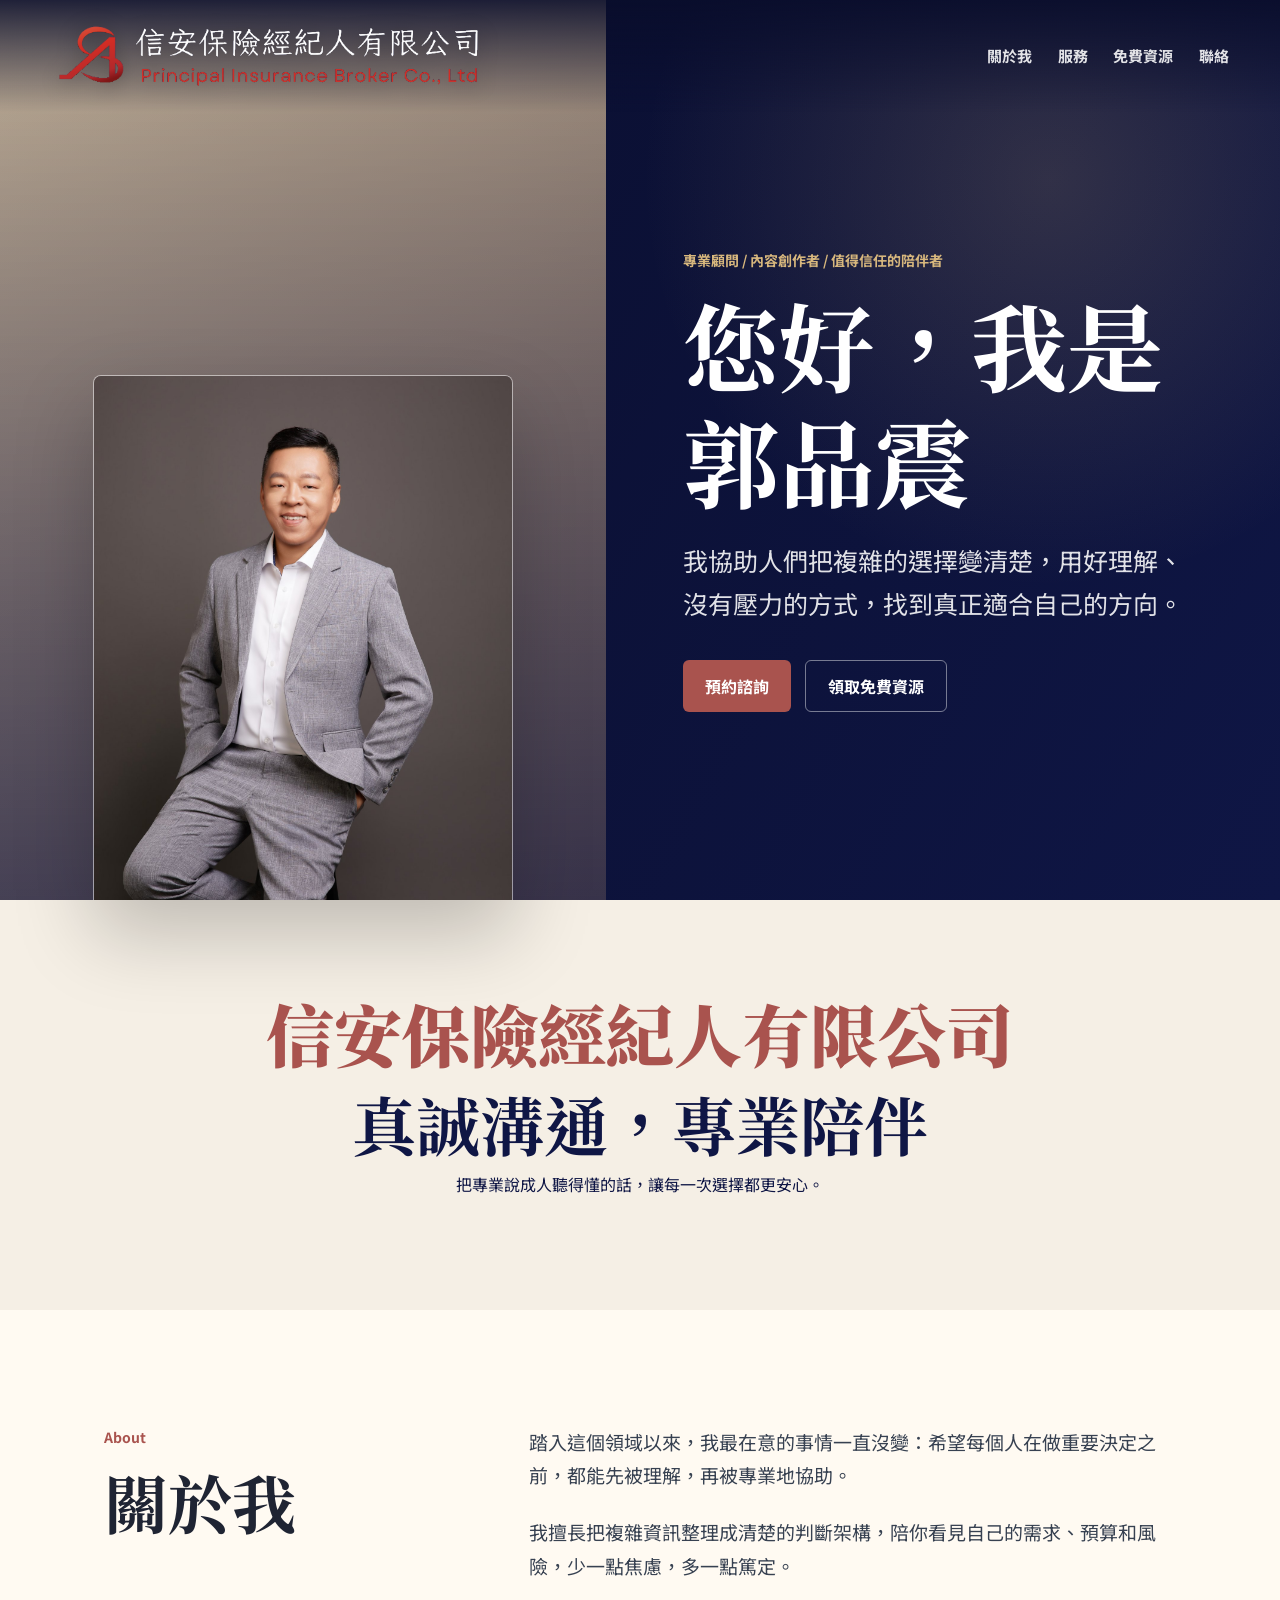
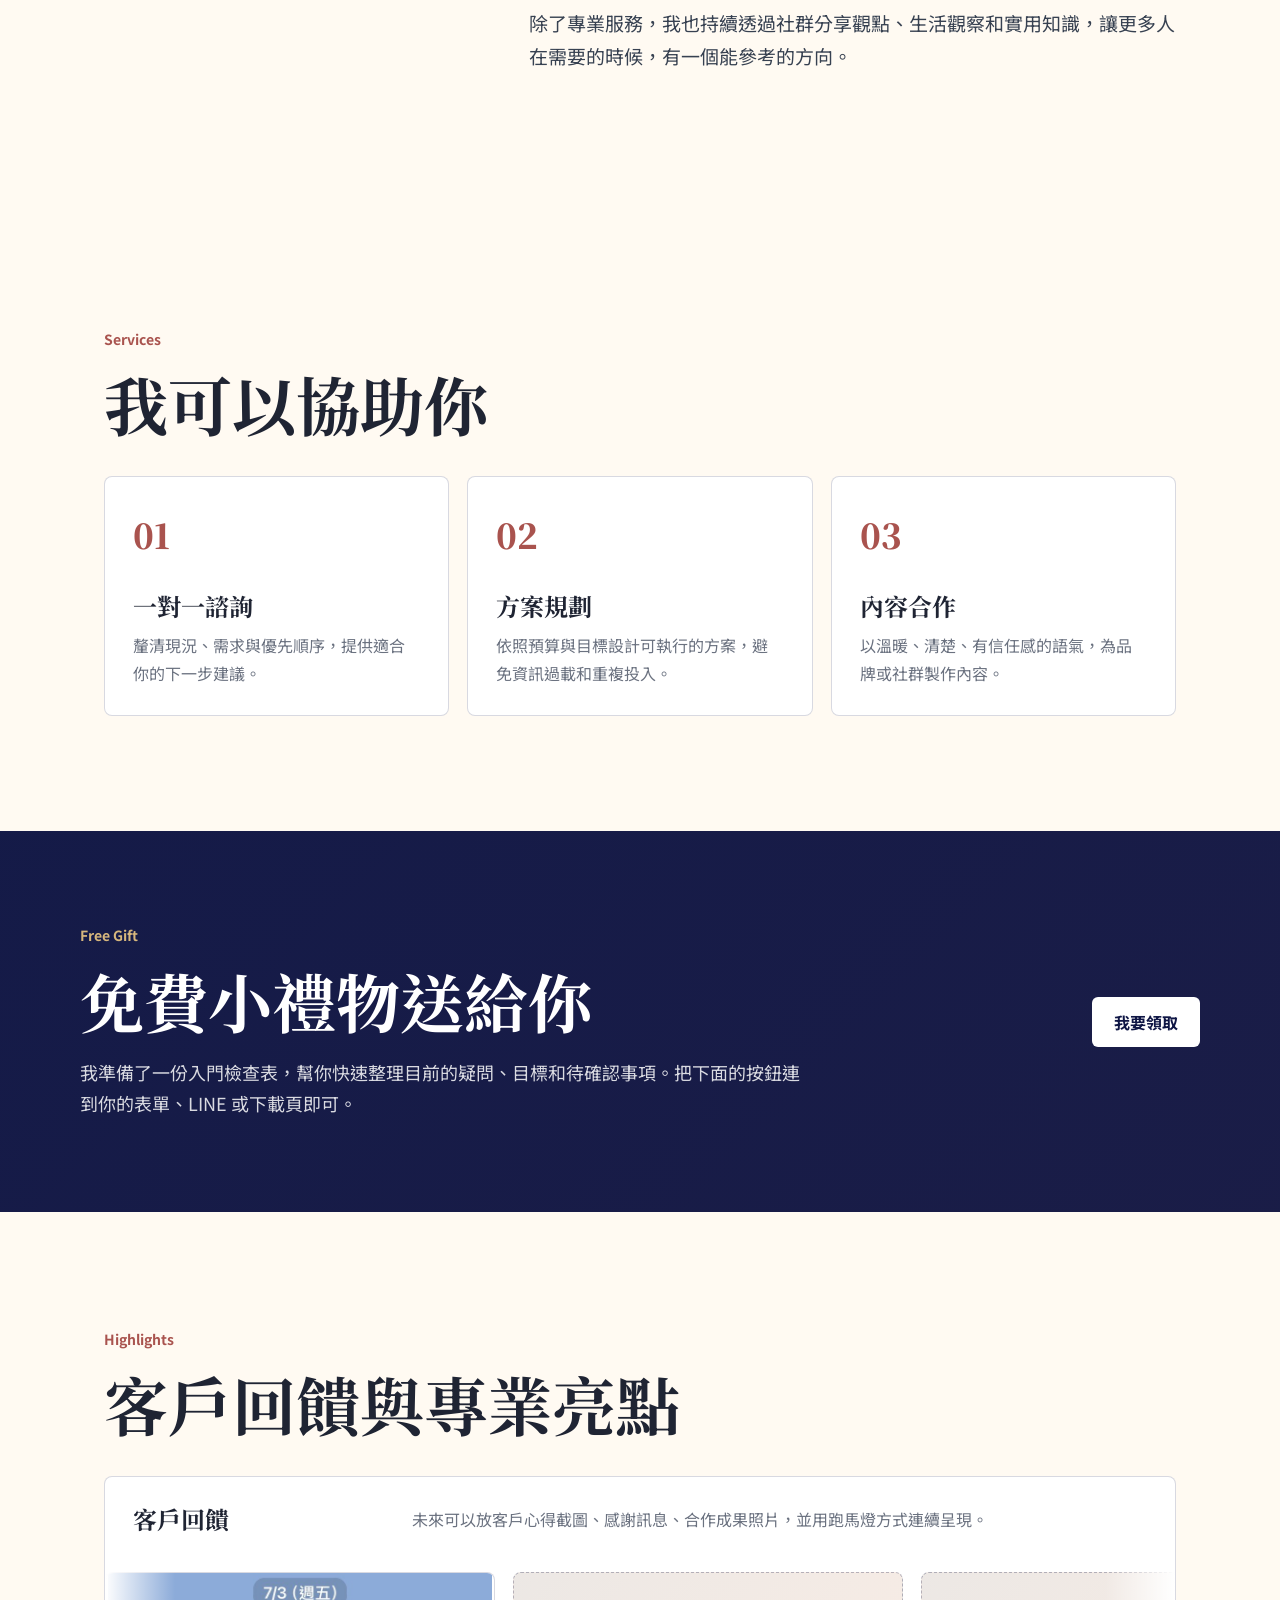
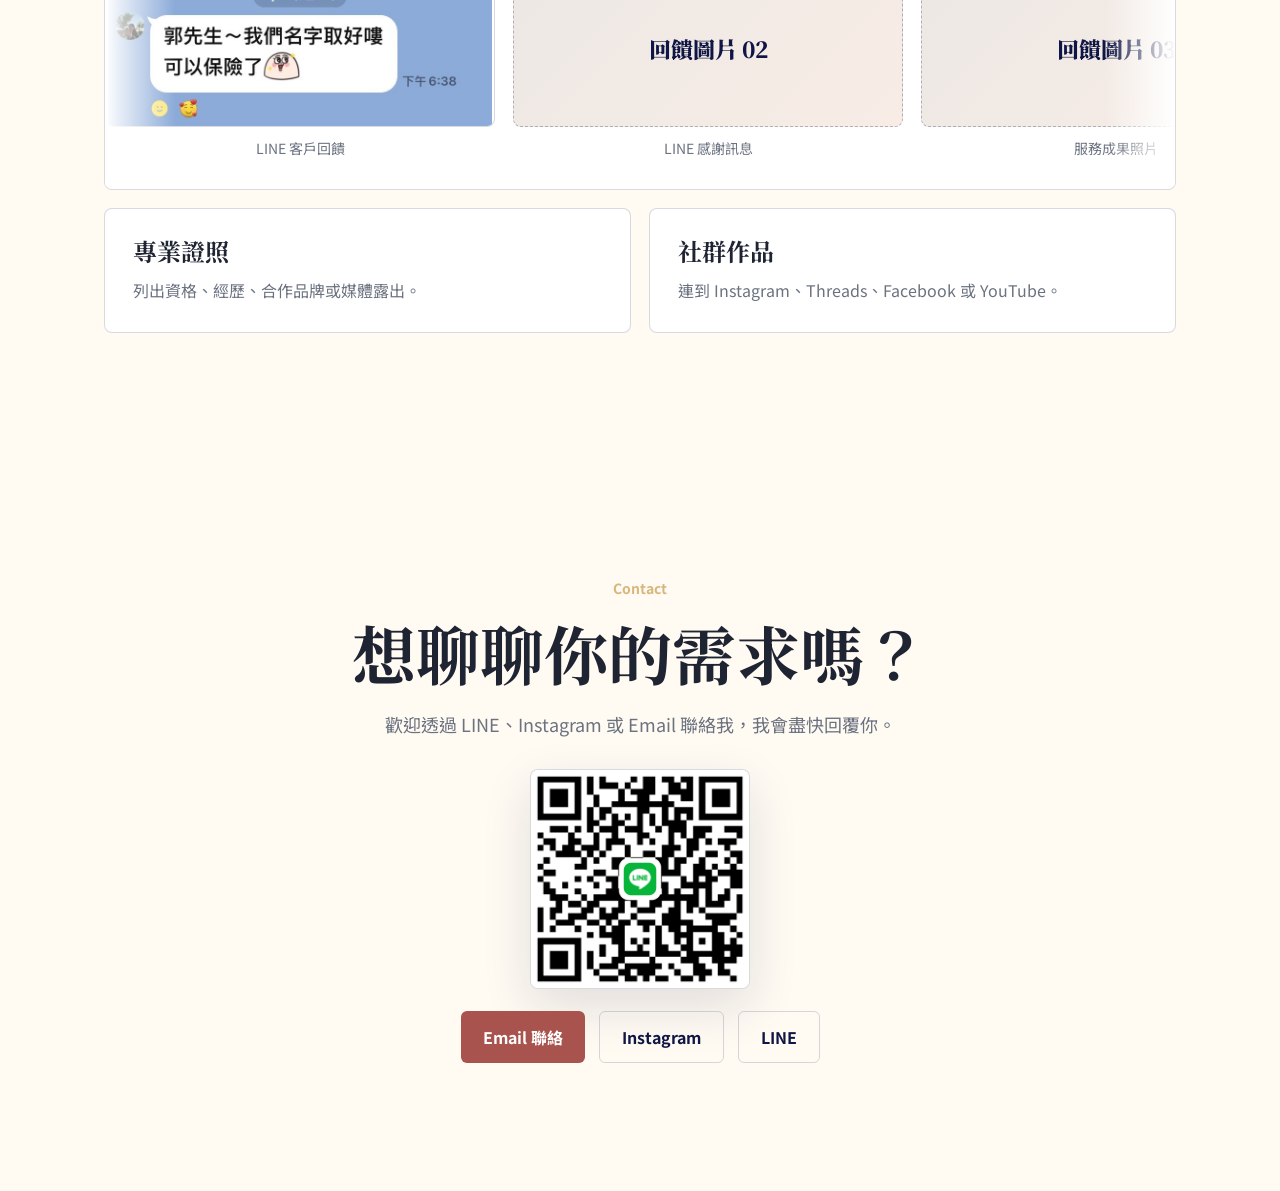
==== personal-site/index.html @ d4c4c5af "Initial personal site" ====
<!doctype html>
<html lang="zh-Hant">
  <head>
    <meta charset="utf-8">
    <meta name="viewport" content="width=device-width, initial-scale=1">
    <title>郭品震 | 個人網站</title>
    <meta
      name="description"
      content="郭品震的個人網站，介紹專業服務、理念、內容作品與聯絡方式。"
    >
    <link rel="preconnect" href="https://fonts.googleapis.com">
    <link rel="preconnect" href="https://fonts.gstatic.com" crossorigin>
    <link
      href="https://fonts.googleapis.com/css2?family=Noto+Serif+TC:wght@500;700;900&family=Noto+Sans+TC:wght@400;500;700&display=swap"
      rel="stylesheet"
    >
    <link rel="stylesheet" href="styles.css">
  </head>
  <body>
    <header class="site-header">
      <a class="brand" href="#top" aria-label="回到首頁">
        <img
          class="company-logo"
          src="assets/principal-insurance-logo.png"
          alt="信安保險經紀人有限公司 Principal Insurance Broker Co., Ltd"
        >
      </a>
      <nav class="nav-links" aria-label="主選單">
        <a href="#about">關於我</a>
        <a href="#services">服務</a>
        <a href="#gift">免費資源</a>
        <a href="#contact">聯絡</a>
      </nav>
    </header>

    <main id="top">
      <section class="hero">
        <div class="hero-photo" aria-label="郭品震個人形象照">
          <img
            class="profile-photo"
            src="assets/profile-guo-pinzhen.jpg"
            alt="郭品震個人形象照"
          >
        </div>
        <div class="hero-copy">
          <p class="eyebrow">專業顧問 / 內容創作者 / 值得信任的陪伴者</p>
          <h1>您好，我是郭品震</h1>
          <p class="lead">
            我協助人們把複雜的選擇變清楚，用好理解、沒有壓力的方式，找到真正適合自己的方向。
          </p>
          <div class="hero-actions">
            <a class="button primary" href="#contact">預約諮詢</a>
            <a class="button secondary" href="#gift">領取免費資源</a>
          </div>
        </div>
      </section>

      <section class="intro-band" aria-label="品牌理念">
        <p class="company">信安保險經紀人有限公司</p>
        <h2>真誠溝通，專業陪伴</h2>
        <p>把專業說成人聽得懂的話，讓每一次選擇都更安心。</p>
      </section>

      <section id="about" class="section two-column">
        <div>
          <p class="eyebrow dark">About</p>
          <h2>關於我</h2>
        </div>
        <div class="story">
          <p>
            踏入這個領域以來，我最在意的事情一直沒變：希望每個人在做重要決定之前，都能先被理解，再被專業地協助。
          </p>
          <p>
            我擅長把複雜資訊整理成清楚的判斷架構，陪你看見自己的需求、預算和風險，少一點焦慮，多一點篤定。
          </p>
          <p>
            除了專業服務，我也持續透過社群分享觀點、生活觀察和實用知識，讓更多人在需要的時候，有一個能參考的方向。
          </p>
        </div>
      </section>

      <section id="services" class="section services">
        <div class="section-heading">
          <p class="eyebrow dark">Services</p>
          <h2>我可以協助你</h2>
        </div>
        <div class="service-grid">
          <article class="service-card">
            <span>01</span>
            <h3>一對一諮詢</h3>
            <p>釐清現況、需求與優先順序，提供適合你的下一步建議。</p>
          </article>
          <article class="service-card">
            <span>02</span>
            <h3>方案規劃</h3>
            <p>依照預算與目標設計可執行的方案，避免資訊過載和重複投入。</p>
          </article>
          <article class="service-card">
            <span>03</span>
            <h3>內容合作</h3>
            <p>以溫暖、清楚、有信任感的語氣，為品牌或社群製作內容。</p>
          </article>
        </div>
      </section>

      <section id="gift" class="gift-section">
        <div>
          <p class="eyebrow">Free Gift</p>
          <h2>免費小禮物送給你</h2>
          <p>
            我準備了一份入門檢查表，幫你快速整理目前的疑問、目標和待確認事項。把下面的按鈕連到你的表單、LINE 或下載頁即可。
          </p>
        </div>
        <a class="button primary light" href="https://line.me/ti/p/yPwEZ2gcec" target="_blank" rel="noreferrer">我要領取</a>
      </section>

      <section class="section social-proof">
        <div class="section-heading">
          <p class="eyebrow dark">Highlights</p>
          <h2>客戶回饋與專業亮點</h2>
        </div>
        <article class="testimonial-feature">
          <div class="testimonial-copy">
            <h3>客戶回饋</h3>
            <p>未來可以放客戶心得截圖、感謝訊息、合作成果照片，並用跑馬燈方式連續呈現。</p>
          </div>
          <div class="testimonial-marquee" aria-label="客戶回饋圖片跑馬燈">
            <div class="marquee-track">
              <figure class="feedback-card">
                <img class="feedback-image" src="assets/feedback-01.jpg" alt="客戶回饋截圖：郭先生我們名字取好囉可以保險了">
                <figcaption>LINE 客戶回饋</figcaption>
              </figure>
              <figure class="feedback-card">
                <div class="feedback-placeholder">回饋圖片 02</div>
                <figcaption>LINE 感謝訊息</figcaption>
              </figure>
              <figure class="feedback-card">
                <div class="feedback-placeholder">回饋圖片 03</div>
                <figcaption>服務成果照片</figcaption>
              </figure>
              <figure class="feedback-card">
                <div class="feedback-placeholder">回饋圖片 04</div>
                <figcaption>社群留言截圖</figcaption>
              </figure>
              <figure class="feedback-card">
                <img class="feedback-image" src="assets/feedback-01.jpg" alt="客戶回饋截圖：郭先生我們名字取好囉可以保險了">
                <figcaption>LINE 客戶回饋</figcaption>
              </figure>
              <figure class="feedback-card">
                <div class="feedback-placeholder">回饋圖片 02</div>
                <figcaption>LINE 感謝訊息</figcaption>
              </figure>
              <figure class="feedback-card">
                <div class="feedback-placeholder">回饋圖片 03</div>
                <figcaption>服務成果照片</figcaption>
              </figure>
              <figure class="feedback-card">
                <div class="feedback-placeholder">回饋圖片 04</div>
                <figcaption>社群留言截圖</figcaption>
              </figure>
            </div>
          </div>
        </article>
        <div class="highlight-grid">
          <article>
            <h3>專業證照</h3>
            <p>列出資格、經歷、合作品牌或媒體露出。</p>
          </article>
          <article>
            <h3>社群作品</h3>
            <p>連到 Instagram、Threads、Facebook 或 YouTube。</p>
          </article>
        </div>
      </section>

      <section id="contact" class="contact-section">
        <p class="eyebrow">Contact</p>
        <h2>想聊聊你的需求嗎？</h2>
        <p>歡迎透過 LINE、Instagram 或 Email 聯絡我，我會盡快回覆你。</p>
        <div class="contact-panel">
          <img class="line-qr" src="assets/line-qr.jpg" alt="郭品震 LINE QR Code">
          <div class="contact-actions">
            <a class="button primary" href="mailto:lozb0817@gmail.com">Email 聯絡</a>
            <a class="button secondary dark" href="https://www.instagram.com/lozb0817/" target="_blank" rel="noreferrer">Instagram</a>
            <a class="button secondary dark" href="https://line.me/ti/p/yPwEZ2gcec" target="_blank" rel="noreferrer">LINE</a>
          </div>
        </div>
      </section>
    </main>
  </body>
</html>
---- personal-site/styles.css ----
:root {
  --navy: #0f1645;
  --navy-deep: #090d2b;
  --cream: #f5efe5;
  --paper: #fffaf2;
  --ink: #1f2433;
  --muted: #6b7280;
  --accent: #a9534e;
  --gold: #d7b77d;
  --line: rgba(15, 22, 69, 0.16);
  --max: 1120px;
}

* {
  box-sizing: border-box;
}

html {
  scroll-behavior: smooth;
}

body {
  margin: 0;
  background: var(--paper);
  color: var(--ink);
  font-family: "Noto Sans TC", system-ui, sans-serif;
  line-height: 1.75;
}

a {
  color: inherit;
  text-decoration: none;
}

.site-header {
  position: fixed;
  z-index: 10;
  top: 0;
  left: 0;
  right: 0;
  display: flex;
  align-items: center;
  justify-content: space-between;
  gap: 24px;
  padding: 18px clamp(20px, 4vw, 56px);
  color: #fff;
  background: linear-gradient(180deg, rgba(9, 13, 43, 0.88), rgba(9, 13, 43, 0));
}

.brand {
  display: inline-flex;
  align-items: center;
}

.company-logo {
  display: block;
  width: clamp(250px, 34vw, 520px);
  max-height: 86px;
  filter: drop-shadow(0 3px 10px rgba(0, 0, 0, 0.34));
  object-fit: contain;
  object-position: left center;
}

.nav-links {
  display: flex;
  gap: clamp(14px, 2vw, 28px);
  font-size: 15px;
  font-weight: 700;
}

.nav-links a {
  opacity: 0.88;
}

.nav-links a:hover {
  opacity: 1;
}

.hero {
  min-height: 100vh;
  display: grid;
  grid-template-columns: minmax(280px, 0.9fr) minmax(320px, 1fr);
  align-items: stretch;
  background:
    radial-gradient(circle at 82% 20%, rgba(215, 183, 125, 0.18), transparent 32%),
    linear-gradient(120deg, var(--navy-deep), var(--navy));
  color: #fff;
}

.hero-photo {
  min-height: 640px;
  display: flex;
  align-items: end;
  justify-content: center;
  padding: 120px 42px 0;
  background:
    linear-gradient(180deg, rgba(15, 22, 69, 0.1), rgba(15, 22, 69, 0.58)),
    linear-gradient(145deg, #d6c2a1, #705a50);
}

.profile-photo {
  width: min(82%, 420px);
  aspect-ratio: 4 / 5;
  display: block;
  margin-bottom: 0;
  border: 1px solid rgba(255, 255, 255, 0.5);
  border-bottom: 0;
  border-radius: 8px 8px 0 0;
  object-fit: cover;
  object-position: 50% 24%;
  box-shadow: 0 34px 80px rgba(0, 0, 0, 0.22);
}

.hero-copy {
  display: flex;
  flex-direction: column;
  justify-content: center;
  max-width: 680px;
  padding: 132px clamp(28px, 6vw, 86px) 72px;
}

.eyebrow {
  margin: 0 0 14px;
  color: var(--gold);
  font-size: 14px;
  font-weight: 700;
}

.eyebrow.dark {
  color: var(--accent);
}

h1,
h2,
h3,
p {
  margin-top: 0;
}

h1,
h2,
h3 {
  font-family: "Noto Serif TC", serif;
  line-height: 1.2;
}

h1 {
  margin-bottom: 22px;
  font-size: clamp(48px, 8vw, 96px);
}

h2 {
  margin-bottom: 18px;
  font-size: clamp(34px, 5vw, 64px);
}

h3 {
  margin-bottom: 10px;
  font-size: 24px;
}

.lead {
  max-width: 520px;
  margin-bottom: 34px;
  color: rgba(255, 255, 255, 0.88);
  font-size: clamp(19px, 2vw, 25px);
}

.hero-actions,
.contact-actions {
  display: flex;
  flex-wrap: wrap;
  gap: 14px;
}

.button {
  display: inline-flex;
  min-height: 46px;
  align-items: center;
  justify-content: center;
  border-radius: 6px;
  padding: 11px 22px;
  font-weight: 700;
}

.button.primary {
  background: var(--accent);
  color: #fff;
}

.button.primary.light {
  background: #fff;
  color: var(--navy);
}

.button.secondary {
  border: 1px solid rgba(255, 255, 255, 0.44);
  color: #fff;
}

.button.secondary.dark {
  border-color: var(--line);
  color: var(--navy);
}

.intro-band {
  padding: clamp(52px, 9vw, 96px) 24px;
  background: var(--cream);
  color: var(--navy);
  text-align: center;
}

.intro-band .company {
  margin-bottom: 14px;
  color: var(--accent);
  font-family: "Noto Serif TC", serif;
  font-size: clamp(28px, 6vw, 68px);
  font-weight: 900;
  line-height: 1.1;
}

.intro-band h2 {
  margin-bottom: 8px;
}

.section {
  max-width: var(--max);
  margin: 0 auto;
  padding: clamp(66px, 9vw, 116px) 24px;
}

.two-column {
  display: grid;
  grid-template-columns: 0.7fr 1.3fr;
  gap: clamp(34px, 6vw, 76px);
}

.story {
  color: #374151;
  font-size: 19px;
}

.story p {
  margin-bottom: 24px;
}

.section-heading {
  max-width: 680px;
  margin-bottom: 34px;
}

.service-grid,
.highlight-grid {
  display: grid;
  grid-template-columns: repeat(3, 1fr);
  gap: 18px;
}

.highlight-grid {
  grid-template-columns: repeat(2, 1fr);
}

.service-card,
.highlight-grid article {
  border: 1px solid var(--line);
  border-radius: 8px;
  padding: 28px;
  background: #fff;
}

.service-card span {
  display: block;
  margin-bottom: 28px;
  color: var(--accent);
  font-family: "Noto Serif TC", serif;
  font-size: 34px;
  font-weight: 900;
}

.service-card p,
.highlight-grid p {
  margin-bottom: 0;
  color: var(--muted);
}

.testimonial-feature {
  overflow: hidden;
  border: 1px solid var(--line);
  border-radius: 8px;
  margin-bottom: 18px;
  background: #fff;
}

.testimonial-copy {
  display: grid;
  grid-template-columns: minmax(180px, 0.35fr) minmax(260px, 1fr);
  gap: 22px;
  padding: 28px 28px 16px;
}

.testimonial-copy p {
  margin-bottom: 0;
  color: var(--muted);
}

.testimonial-marquee {
  position: relative;
  overflow: hidden;
  padding: 12px 0 28px;
}

.testimonial-marquee::before,
.testimonial-marquee::after {
  content: "";
  position: absolute;
  z-index: 2;
  top: 0;
  bottom: 0;
  width: 70px;
  pointer-events: none;
}

.testimonial-marquee::before {
  left: 0;
  background: linear-gradient(90deg, #fff, rgba(255, 255, 255, 0));
}

.testimonial-marquee::after {
  right: 0;
  background: linear-gradient(270deg, #fff, rgba(255, 255, 255, 0));
}

.marquee-track {
  display: flex;
  width: max-content;
  gap: 18px;
  animation: marquee 30s linear infinite;
}

.testimonial-marquee:hover .marquee-track {
  animation-play-state: paused;
}

.feedback-card {
  width: clamp(260px, 36vw, 390px);
  margin: 0;
  flex: 0 0 auto;
}

.feedback-image {
  display: block;
  width: 100%;
  aspect-ratio: 804 / 320;
  object-fit: contain;
  border: 1px solid rgba(15, 22, 69, 0.16);
  border-radius: 8px;
  background: #fff;
}

.feedback-placeholder {
  display: grid;
  aspect-ratio: 804 / 320;
  place-items: center;
  border: 1px dashed rgba(15, 22, 69, 0.28);
  border-radius: 8px;
  background:
    linear-gradient(135deg, rgba(15, 22, 69, 0.08), rgba(169, 83, 78, 0.08)),
    #fffaf2;
  color: var(--navy);
  font-family: "Noto Serif TC", serif;
  font-size: 22px;
  font-weight: 900;
}

.feedback-card figcaption {
  margin-top: 9px;
  color: var(--muted);
  font-size: 14px;
  text-align: center;
}

@keyframes marquee {
  from {
    transform: translateX(0);
  }

  to {
    transform: translateX(calc(-50% - 9px));
  }
}

@media (prefers-reduced-motion: reduce) {
  .marquee-track {
    animation: none;
  }
}

.gift-section {
  display: grid;
  grid-template-columns: 1fr auto;
  align-items: center;
  gap: 36px;
  padding: clamp(58px, 8vw, 92px) max(24px, calc((100vw - var(--max)) / 2));
  background:
    linear-gradient(rgba(15, 22, 69, 0.92), rgba(15, 22, 69, 0.92)),
    linear-gradient(135deg, #564f68, #9a6b5f);
  color: #fff;
}

.gift-section div {
  max-width: 720px;
}

.gift-section p:last-child {
  margin-bottom: 0;
  color: rgba(255, 255, 255, 0.84);
  font-size: 18px;
}

.contact-section {
  max-width: 860px;
  margin: 0 auto;
  padding: clamp(70px, 10vw, 128px) 24px;
  text-align: center;
}

.contact-section p:not(.eyebrow) {
  max-width: 620px;
  margin: 0 auto 28px;
  color: var(--muted);
  font-size: 18px;
}

.contact-actions {
  justify-content: center;
}

.contact-panel {
  display: grid;
  justify-items: center;
  gap: 22px;
}

.line-qr {
  width: min(220px, 64vw);
  border: 1px solid var(--line);
  border-radius: 8px;
  background: #fff;
  box-shadow: 0 18px 50px rgba(15, 22, 69, 0.12);
}

@media (max-width: 840px) {
  .site-header {
    position: absolute;
    align-items: flex-start;
  }

  .company-logo {
    width: min(72vw, 360px);
    max-height: 72px;
  }

  .nav-links {
    display: none;
  }

  .hero {
    grid-template-columns: 1fr;
  }

  .hero-photo {
    min-height: 54vh;
    padding: 108px 24px 0;
  }

  .hero-copy {
    padding: 42px 24px 58px;
  }

  .two-column,
  .gift-section {
    grid-template-columns: 1fr;
  }

  .service-grid,
  .highlight-grid,
  .testimonial-copy {
    grid-template-columns: 1fr;
  }

  .feedback-card {
    width: 285px;
  }
}
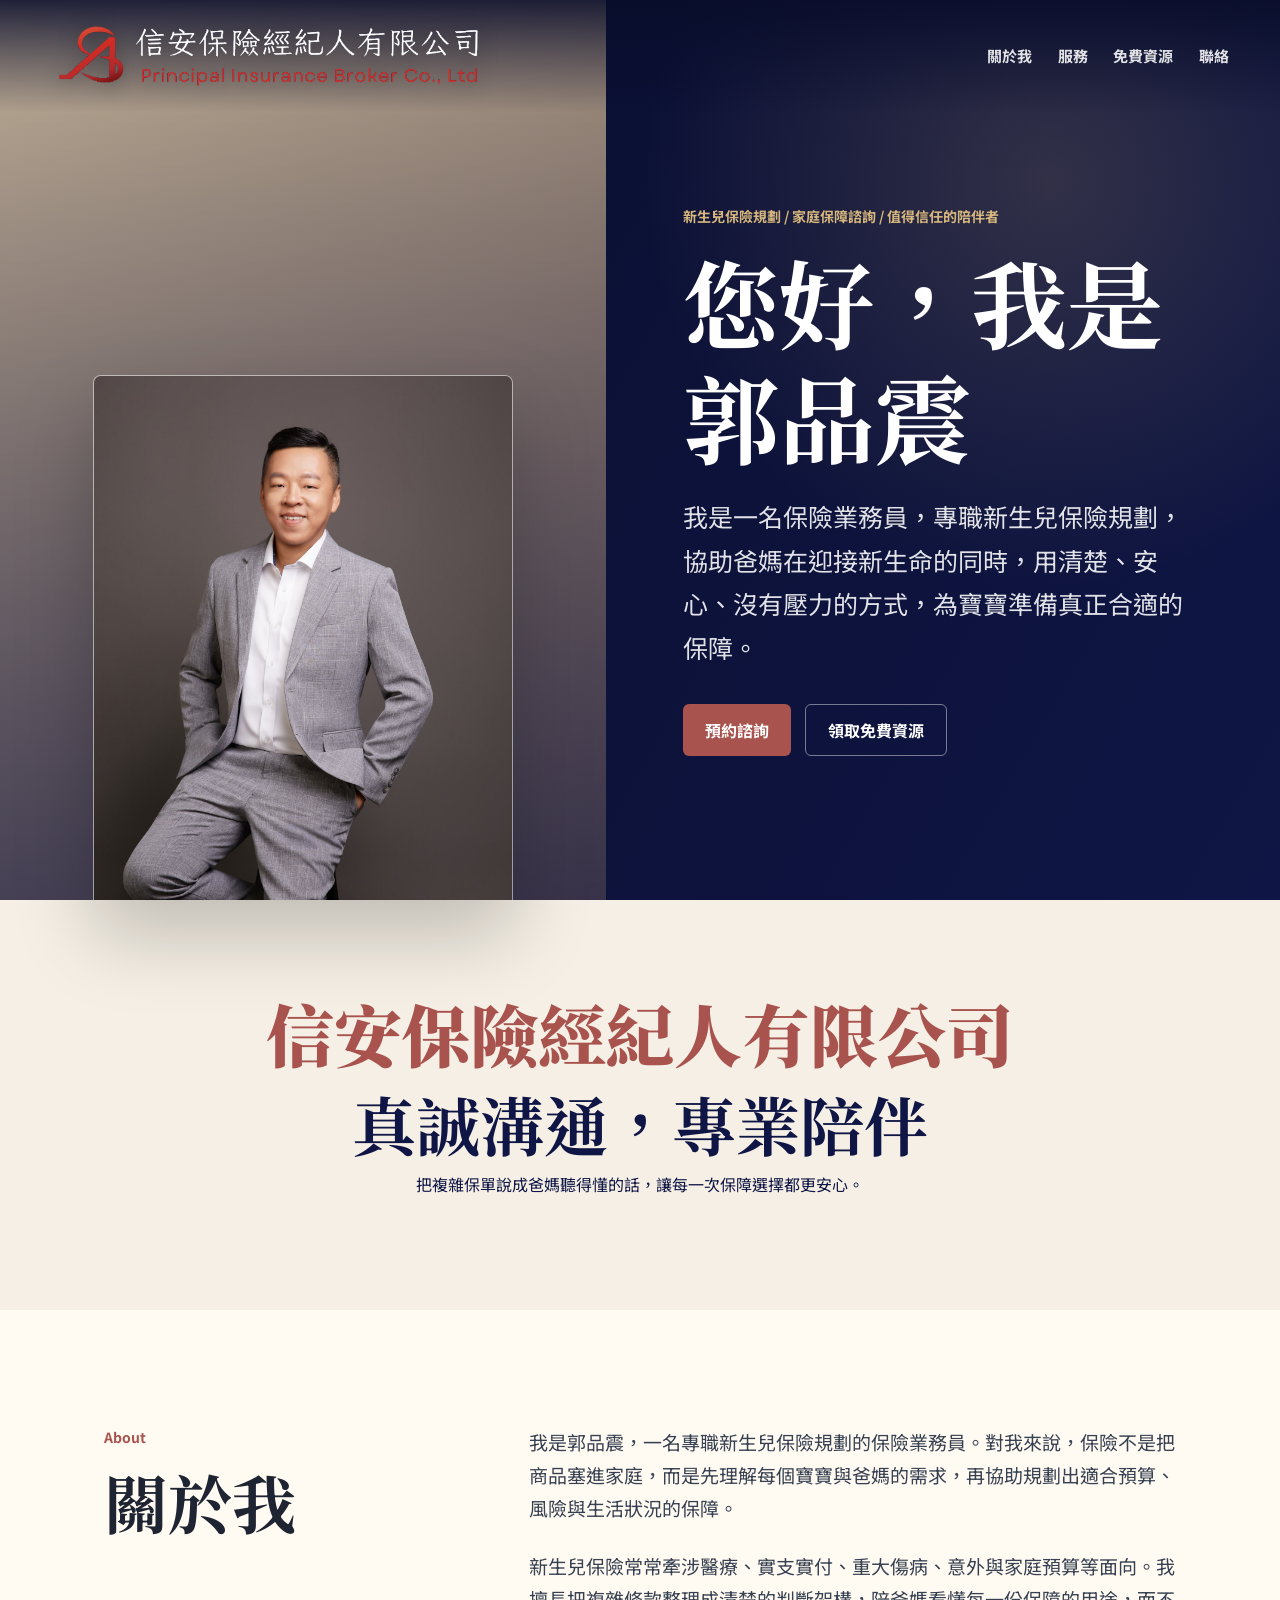
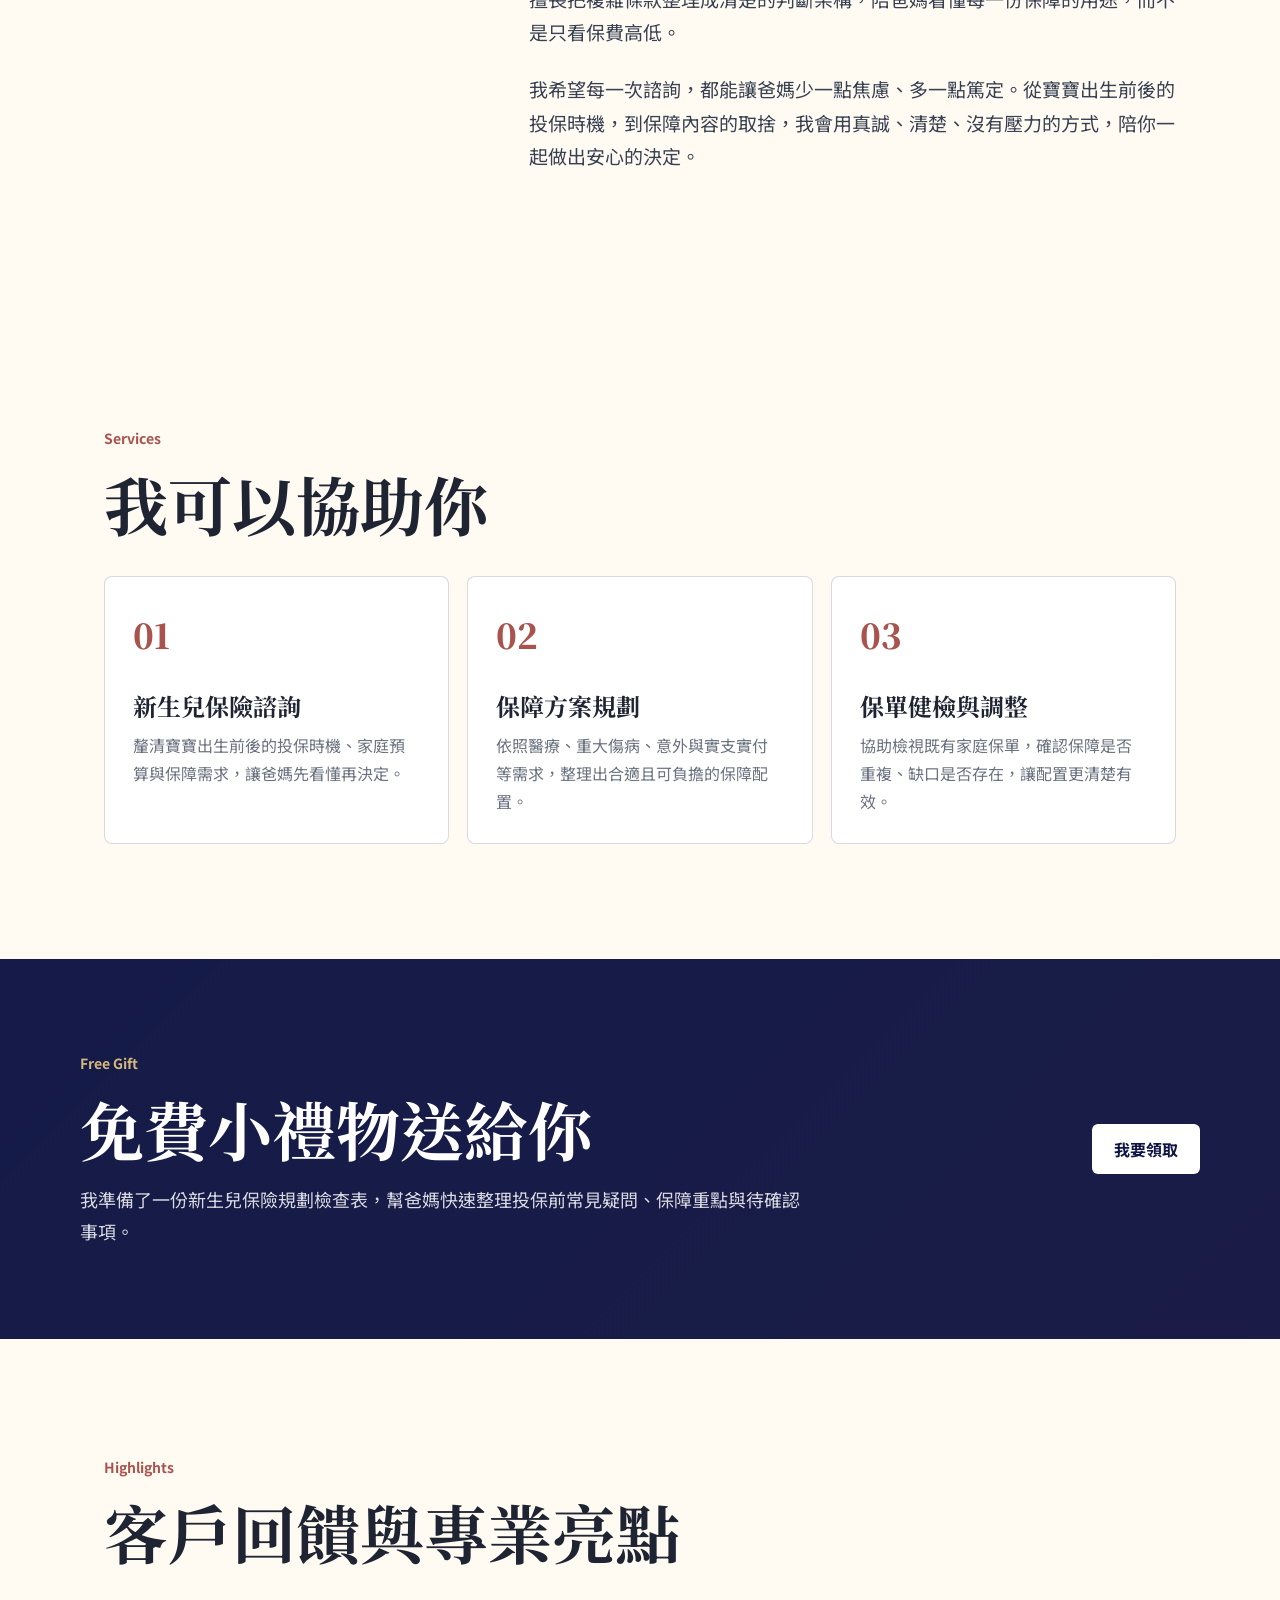
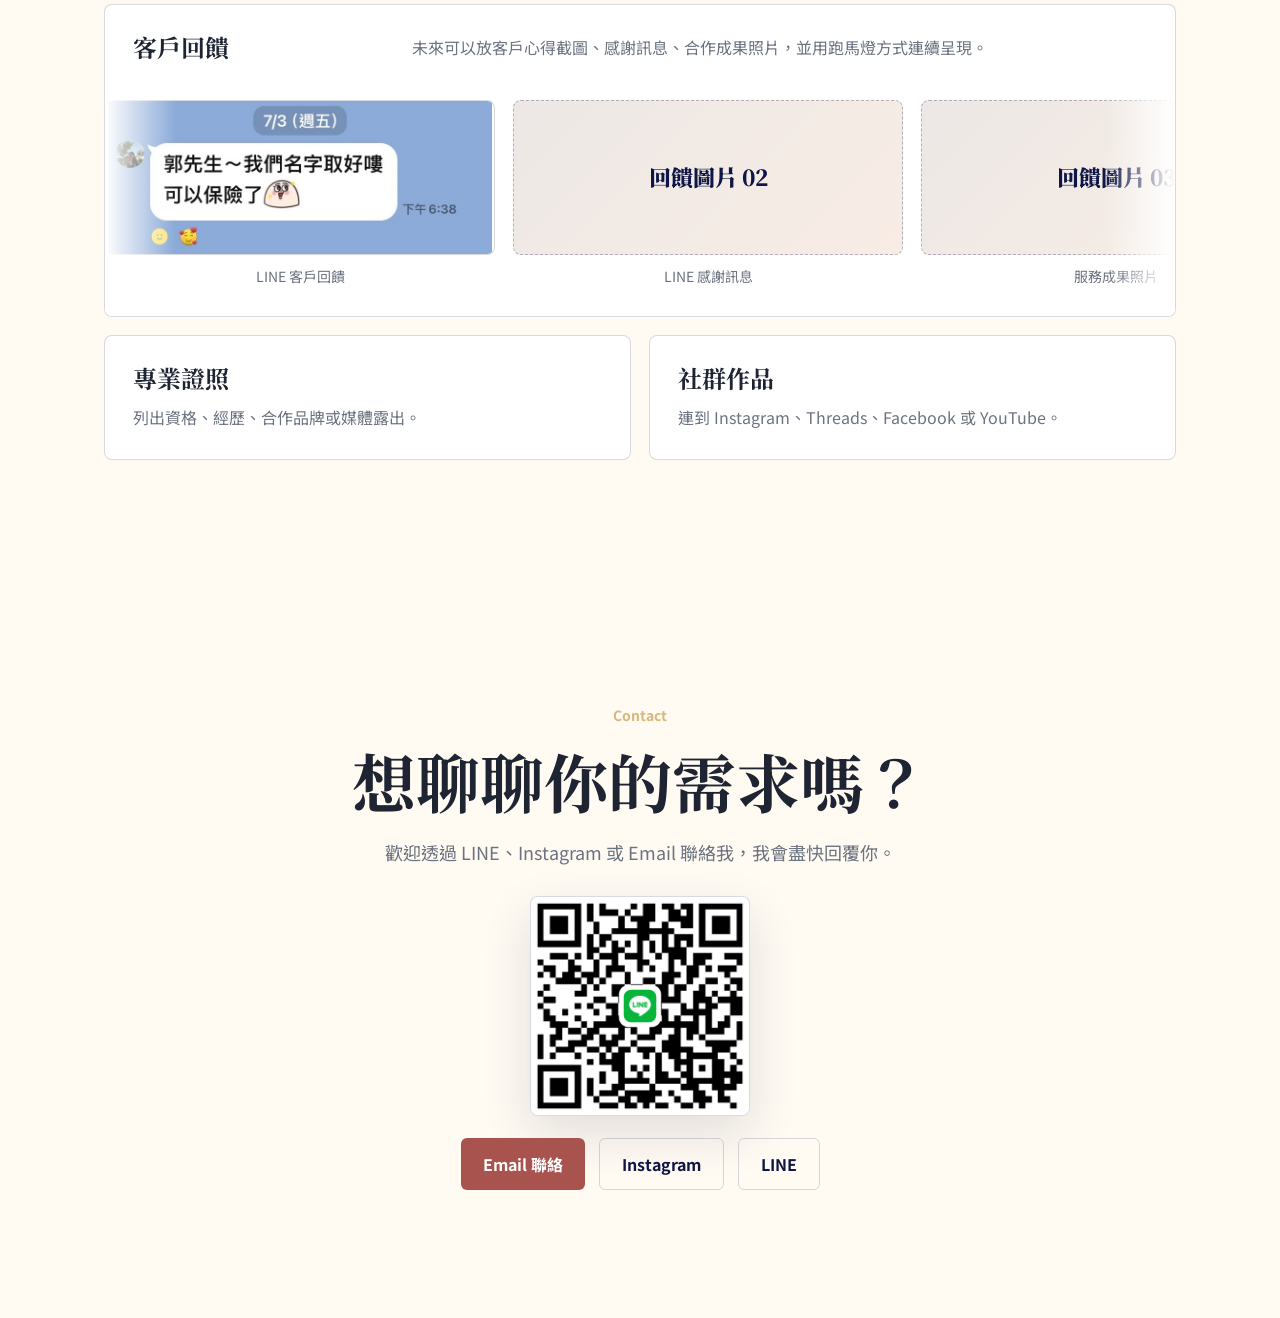
==== commit 43e60a11: "Add files via upload Update newborn insurance intro" ====
--- a/personal-site/index.html
+++ b/personal-site/index.html
@@ -6,7 +6,7 @@
     <title>郭品震 | 個人網站</title>
     <meta
       name="description"
-      content="郭品震的個人網站，介紹專業服務、理念、內容作品與聯絡方式。"
+      content="郭品震專職新生兒保險規劃，協助爸媽用清楚、安心、沒有壓力的方式，為寶寶建立合適的保障。"
     >
     <link rel="preconnect" href="https://fonts.googleapis.com">
     <link rel="preconnect" href="https://fonts.gstatic.com" crossorigin>
@@ -43,10 +43,10 @@
           >
         </div>
         <div class="hero-copy">
-          <p class="eyebrow">專業顧問 / 內容創作者 / 值得信任的陪伴者</p>
+          <p class="eyebrow">新生兒保險規劃 / 家庭保障諮詢 / 值得信任的陪伴者</p>
           <h1>您好，我是郭品震</h1>
           <p class="lead">
-            我協助人們把複雜的選擇變清楚，用好理解、沒有壓力的方式，找到真正適合自己的方向。
+            我是一名保險業務員，專職新生兒保險規劃，協助爸媽在迎接新生命的同時，用清楚、安心、沒有壓力的方式，為寶寶準備真正合適的保障。
           </p>
           <div class="hero-actions">
             <a class="button primary" href="#contact">預約諮詢</a>
@@ -58,7 +58,7 @@
       <section class="intro-band" aria-label="品牌理念">
         <p class="company">信安保險經紀人有限公司</p>
         <h2>真誠溝通，專業陪伴</h2>
-        <p>把專業說成人聽得懂的話，讓每一次選擇都更安心。</p>
+        <p>把複雜保單說成爸媽聽得懂的話，讓每一次保障選擇都更安心。</p>
       </section>
 
       <section id="about" class="section two-column">
@@ -68,13 +68,13 @@
         </div>
         <div class="story">
           <p>
-            踏入這個領域以來，我最在意的事情一直沒變：希望每個人在做重要決定之前，都能先被理解，再被專業地協助。
+            我是郭品震，一名專職新生兒保險規劃的保險業務員。對我來說，保險不是把商品塞進家庭，而是先理解每個寶寶與爸媽的需求，再協助規劃出適合預算、風險與生活狀況的保障。
           </p>
           <p>
-            我擅長把複雜資訊整理成清楚的判斷架構，陪你看見自己的需求、預算和風險，少一點焦慮，多一點篤定。
+            新生兒保險常常牽涉醫療、實支實付、重大傷病、意外與家庭預算等面向。我擅長把複雜條款整理成清楚的判斷架構，陪爸媽看懂每一份保障的用途，而不是只看保費高低。
           </p>
           <p>
-            除了專業服務，我也持續透過社群分享觀點、生活觀察和實用知識，讓更多人在需要的時候，有一個能參考的方向。
+            我希望每一次諮詢，都能讓爸媽少一點焦慮、多一點篤定。從寶寶出生前後的投保時機，到保障內容的取捨，我會用真誠、清楚、沒有壓力的方式，陪你一起做出安心的決定。
           </p>
         </div>
       </section>
@@ -87,18 +87,18 @@
         <div class="service-grid">
           <article class="service-card">
             <span>01</span>
-            <h3>一對一諮詢</h3>
-            <p>釐清現況、需求與優先順序，提供適合你的下一步建議。</p>
+            <h3>新生兒保險諮詢</h3>
+            <p>釐清寶寶出生前後的投保時機、家庭預算與保障需求，讓爸媽先看懂再決定。</p>
           </article>
           <article class="service-card">
             <span>02</span>
-            <h3>方案規劃</h3>
-            <p>依照預算與目標設計可執行的方案，避免資訊過載和重複投入。</p>
+            <h3>保障方案規劃</h3>
+            <p>依照醫療、重大傷病、意外與實支實付等需求，整理出合適且可負擔的保障配置。</p>
           </article>
           <article class="service-card">
             <span>03</span>
-            <h3>內容合作</h3>
-            <p>以溫暖、清楚、有信任感的語氣，為品牌或社群製作內容。</p>
+            <h3>保單健檢與調整</h3>
+            <p>協助檢視既有家庭保單，確認保障是否重複、缺口是否存在，讓配置更清楚有效。</p>
           </article>
         </div>
       </section>
@@ -108,7 +108,7 @@
           <p class="eyebrow">Free Gift</p>
           <h2>免費小禮物送給你</h2>
           <p>
-            我準備了一份入門檢查表，幫你快速整理目前的疑問、目標和待確認事項。把下面的按鈕連到你的表單、LINE 或下載頁即可。
+            我準備了一份新生兒保險規劃檢查表，幫爸媽快速整理投保前常見疑問、保障重點與待確認事項。
           </p>
         </div>
         <a class="button primary light" href="https://line.me/ti/p/yPwEZ2gcec" target="_blank" rel="noreferrer">我要領取</a>
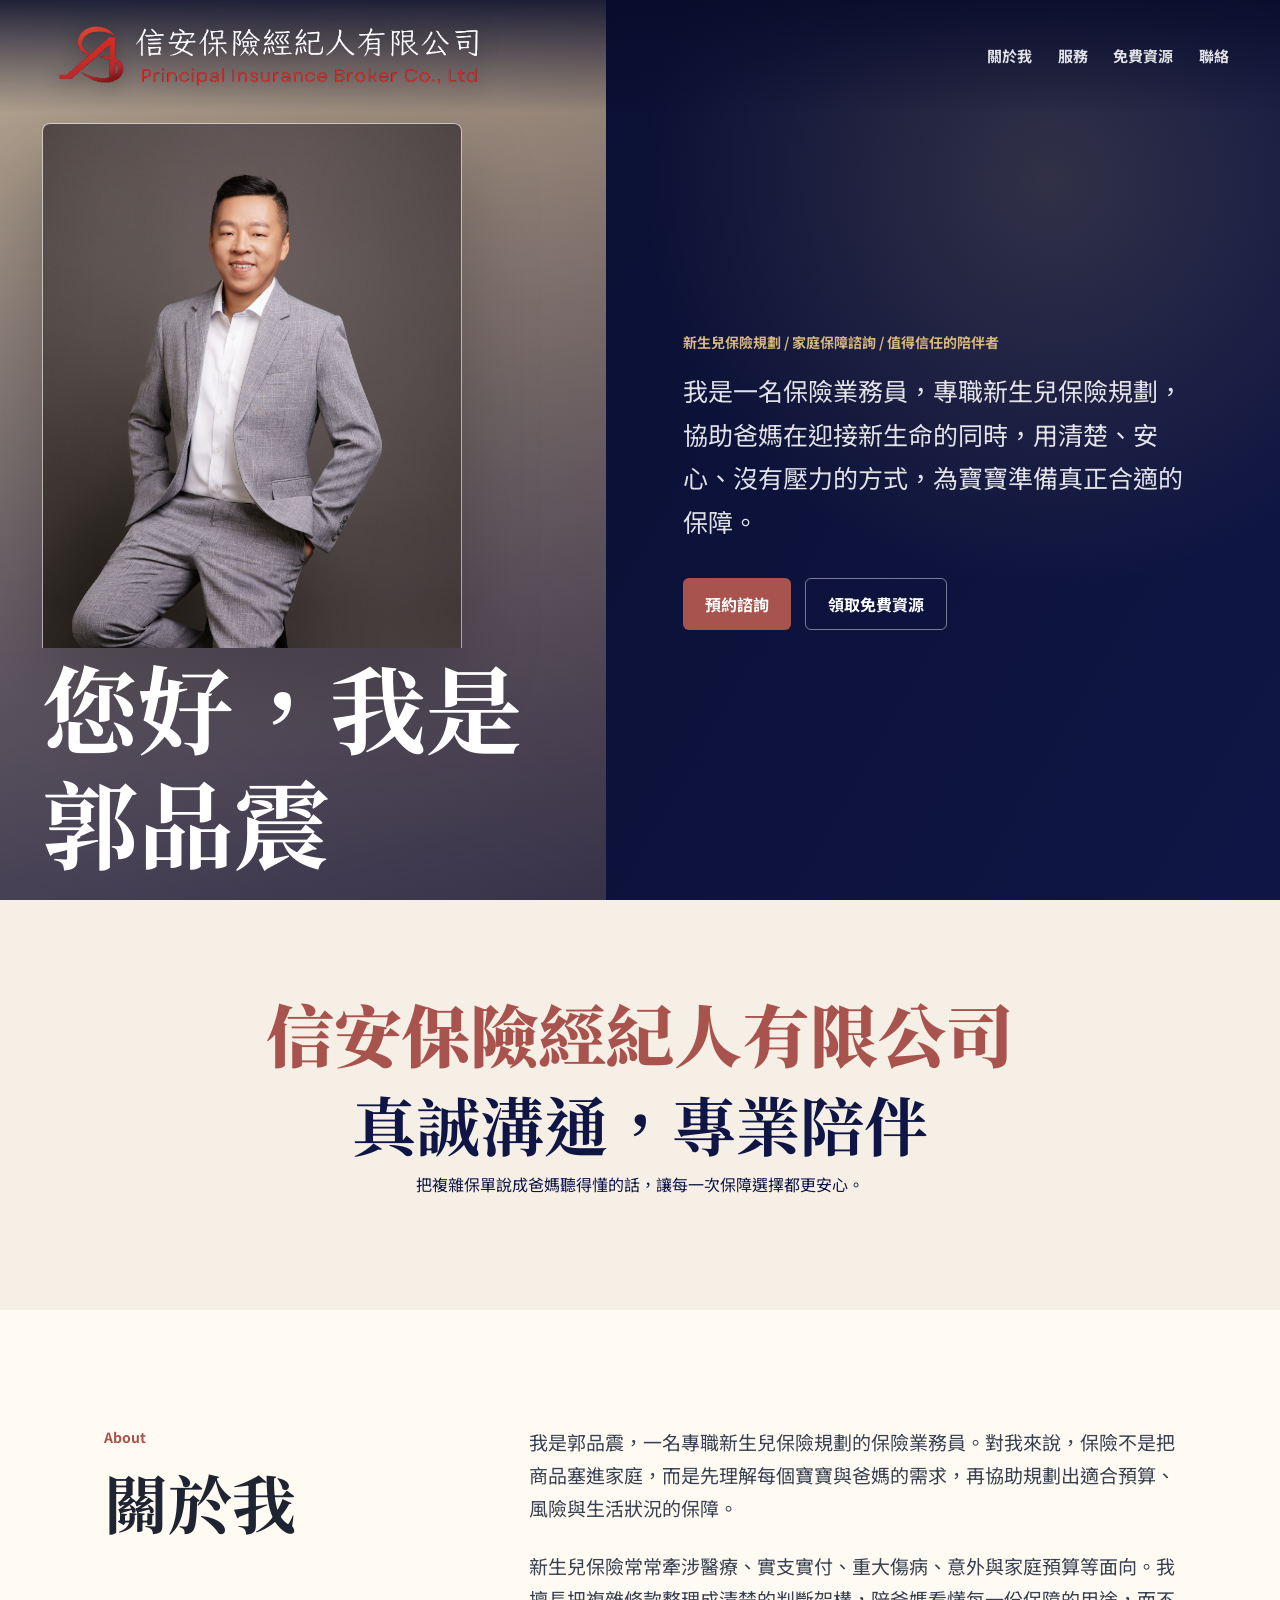
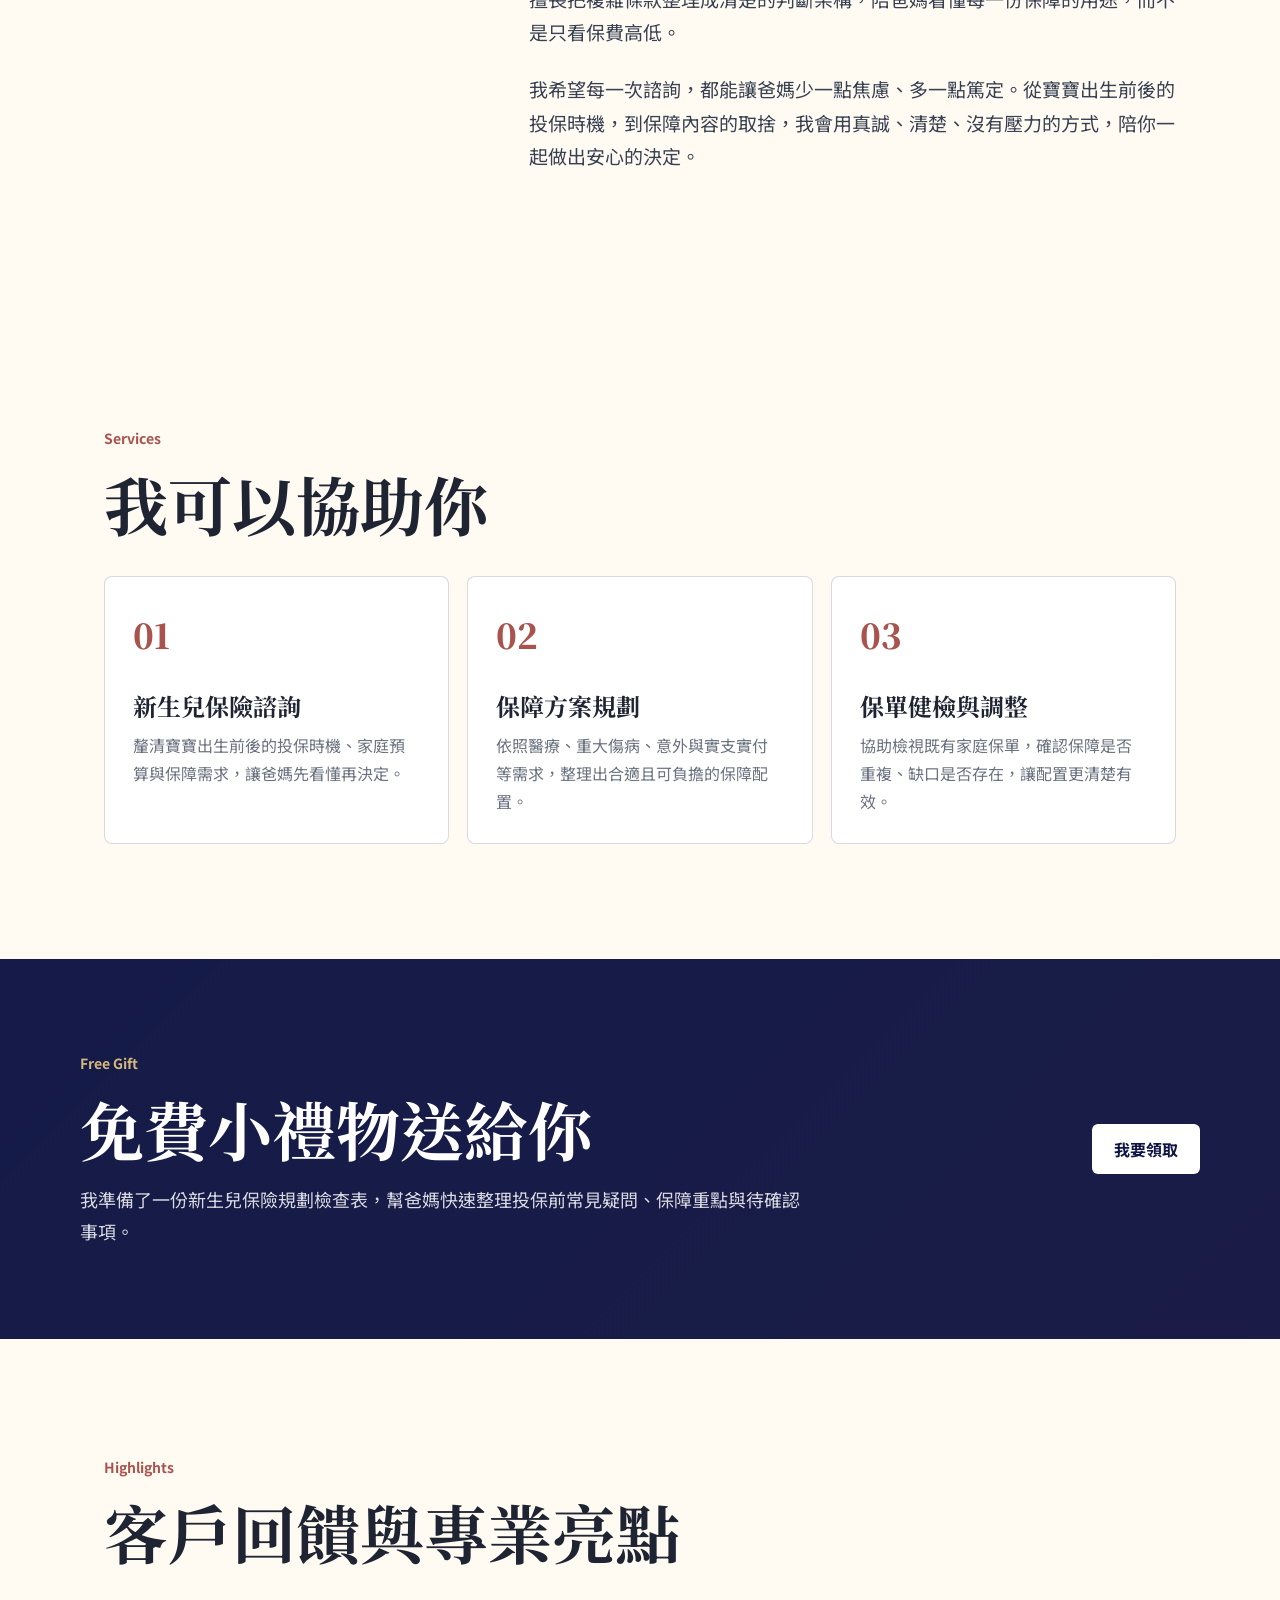
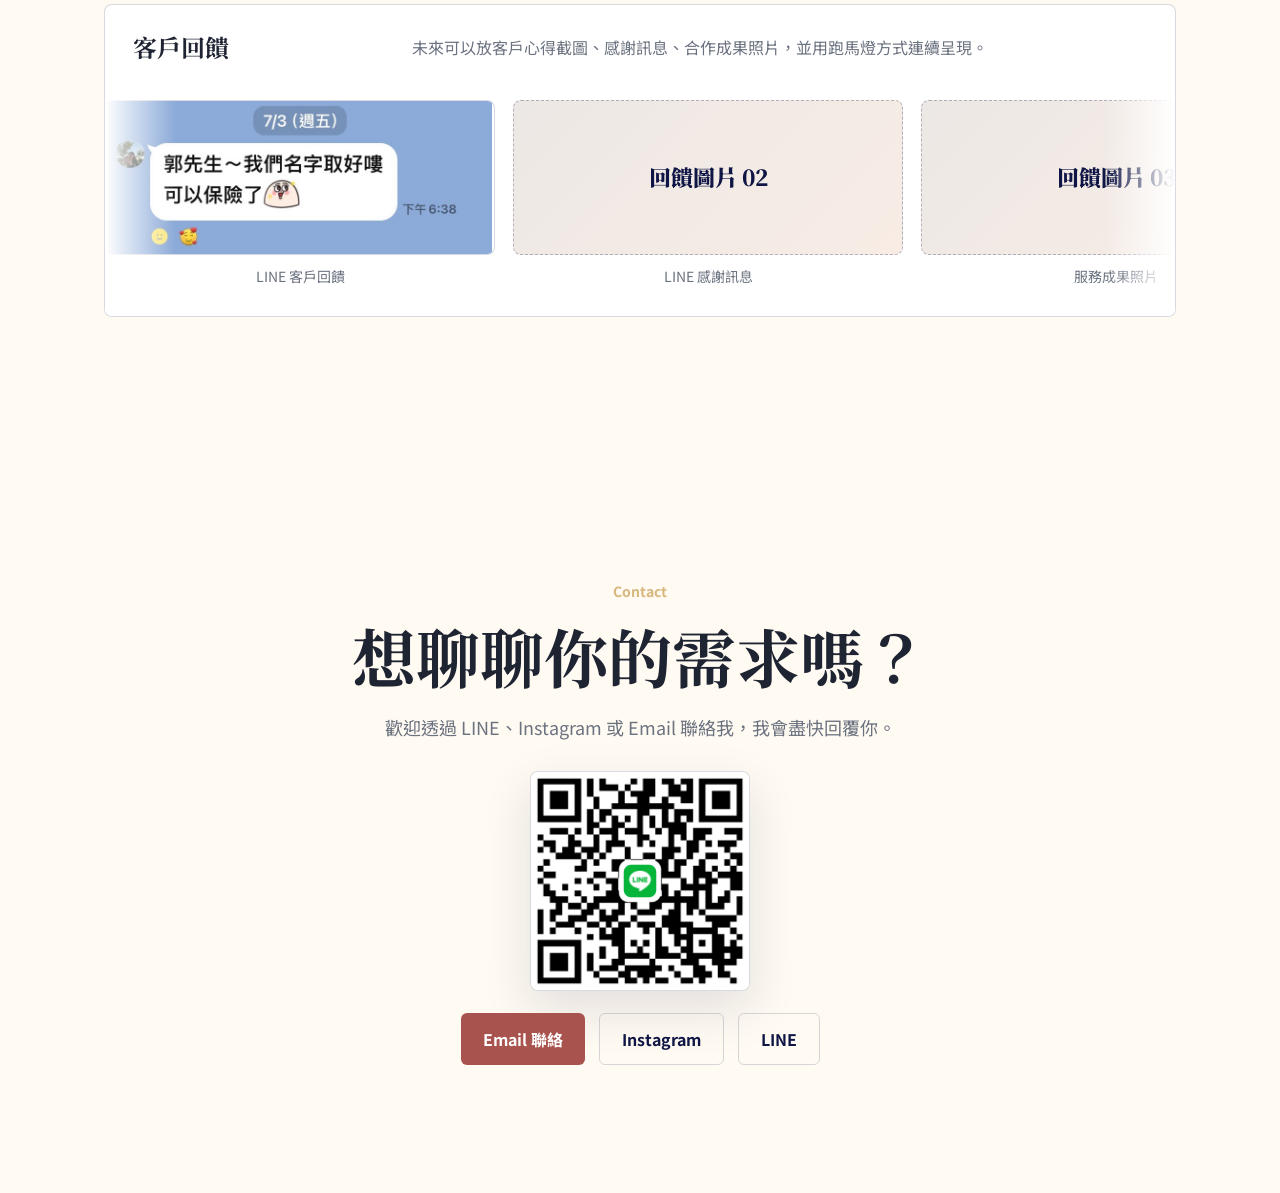
==== commit 2c50a360: "Add files via upload" ====
--- a/personal-site/index.html
+++ b/personal-site/index.html
@@ -36,15 +36,17 @@
     <main id="top">
       <section class="hero">
         <div class="hero-photo" aria-label="郭品震個人形象照">
-          <img
-            class="profile-photo"
-            src="assets/profile-guo-pinzhen.jpg"
-            alt="郭品震個人形象照"
-          >
+          <div class="photo-stack">
+            <img
+              class="profile-photo"
+              src="assets/profile-guo-pinzhen.jpg"
+              alt="郭品震個人形象照"
+            >
+            <h1 class="photo-title">您好，我是郭品震</h1>
+          </div>
         </div>
         <div class="hero-copy">
           <p class="eyebrow">新生兒保險規劃 / 家庭保障諮詢 / 值得信任的陪伴者</p>
-          <h1>您好，我是郭品震</h1>
           <p class="lead">
             我是一名保險業務員，專職新生兒保險規劃，協助爸媽在迎接新生命的同時，用清楚、安心、沒有壓力的方式，為寶寶準備真正合適的保障。
           </p>
@@ -161,16 +163,6 @@
             </div>
           </div>
         </article>
-        <div class="highlight-grid">
-          <article>
-            <h3>專業證照</h3>
-            <p>列出資格、經歷、合作品牌或媒體露出。</p>
-          </article>
-          <article>
-            <h3>社群作品</h3>
-            <p>連到 Instagram、Threads、Facebook 或 YouTube。</p>
-          </article>
-        </div>
       </section>
 
       <section id="contact" class="contact-section">
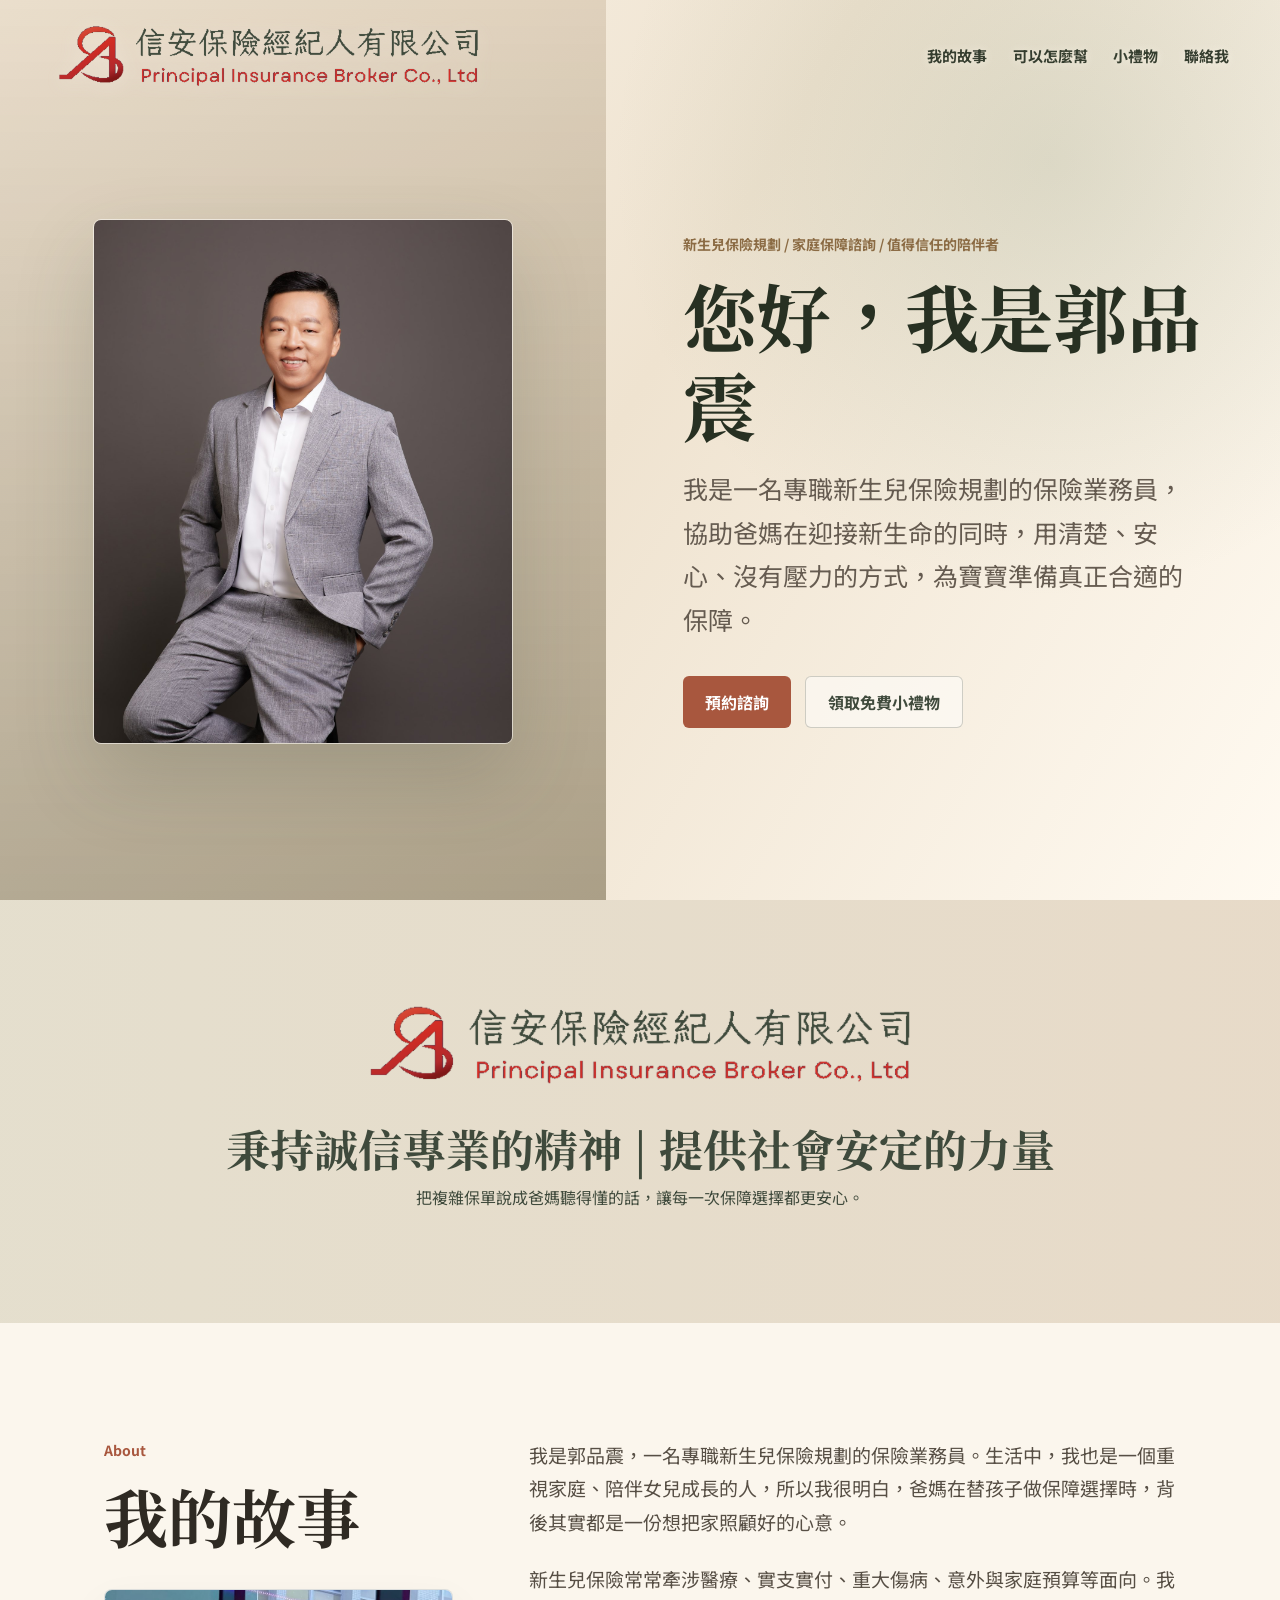
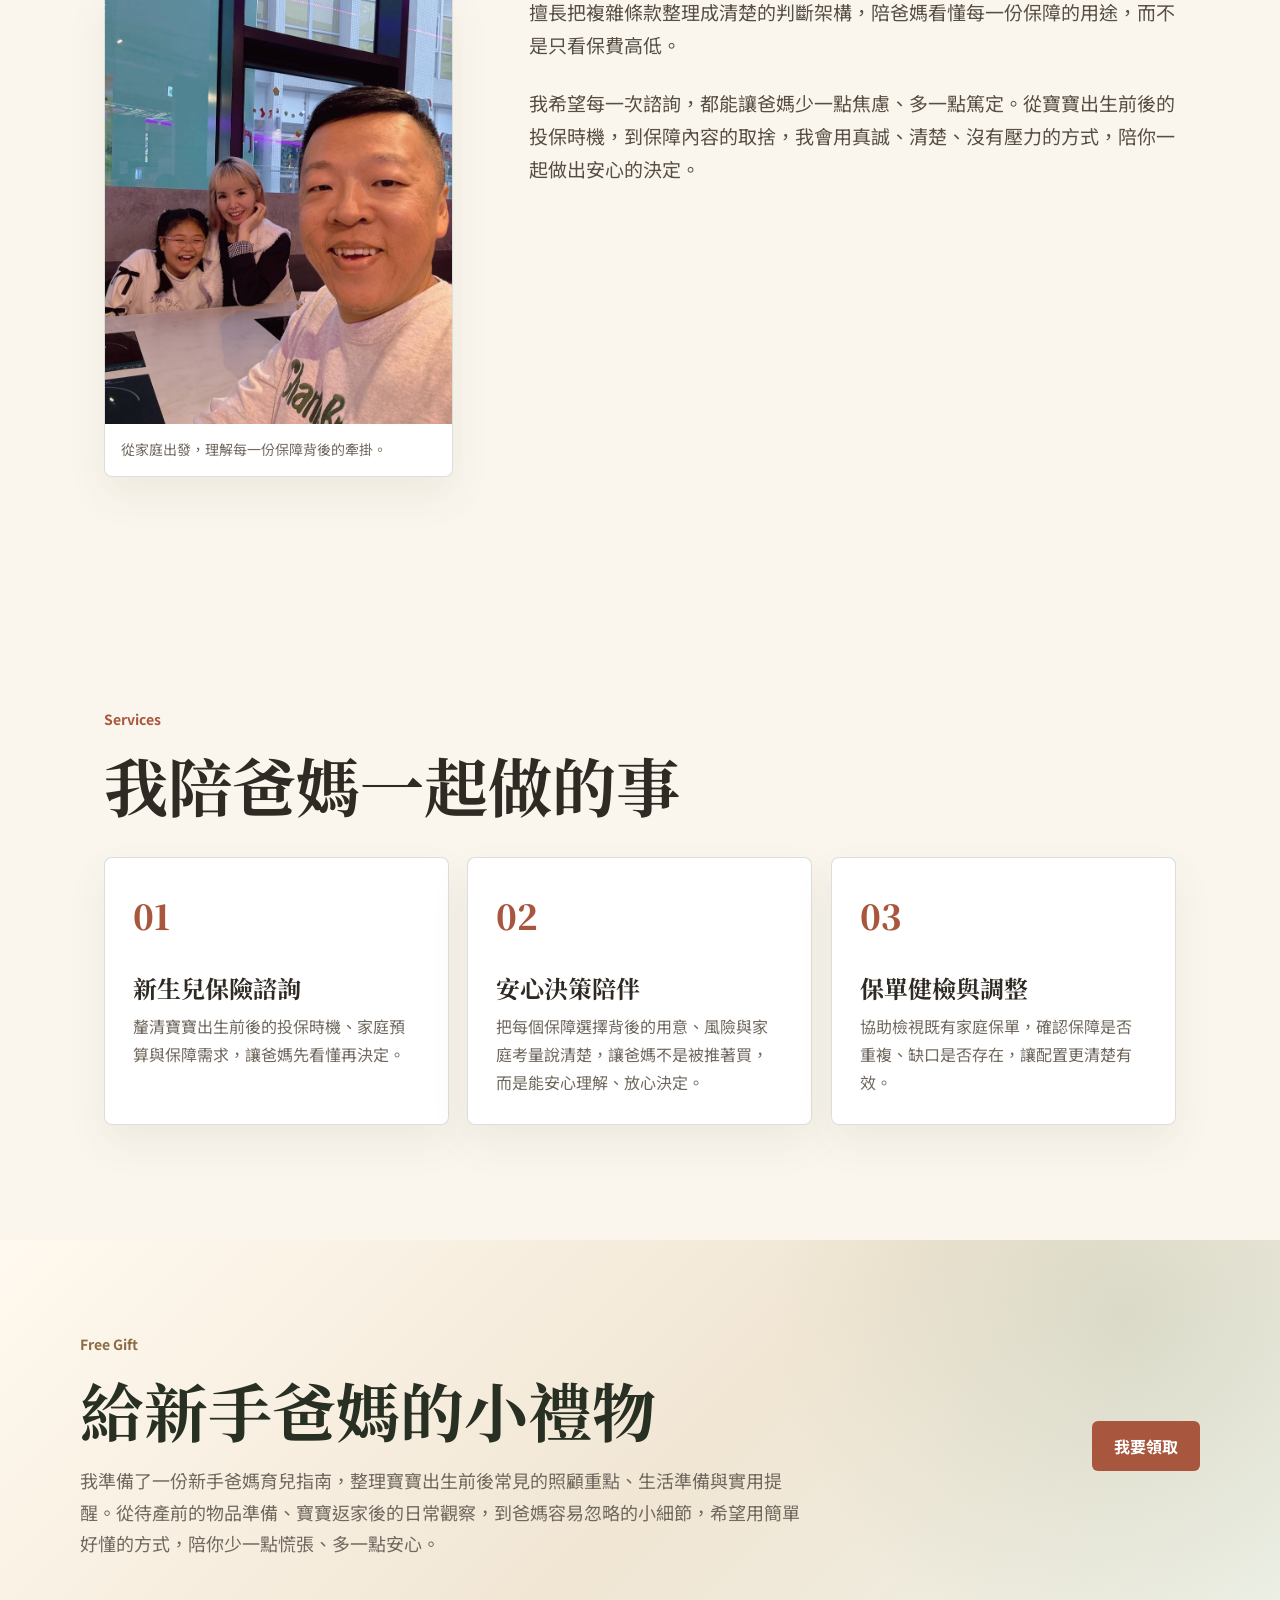
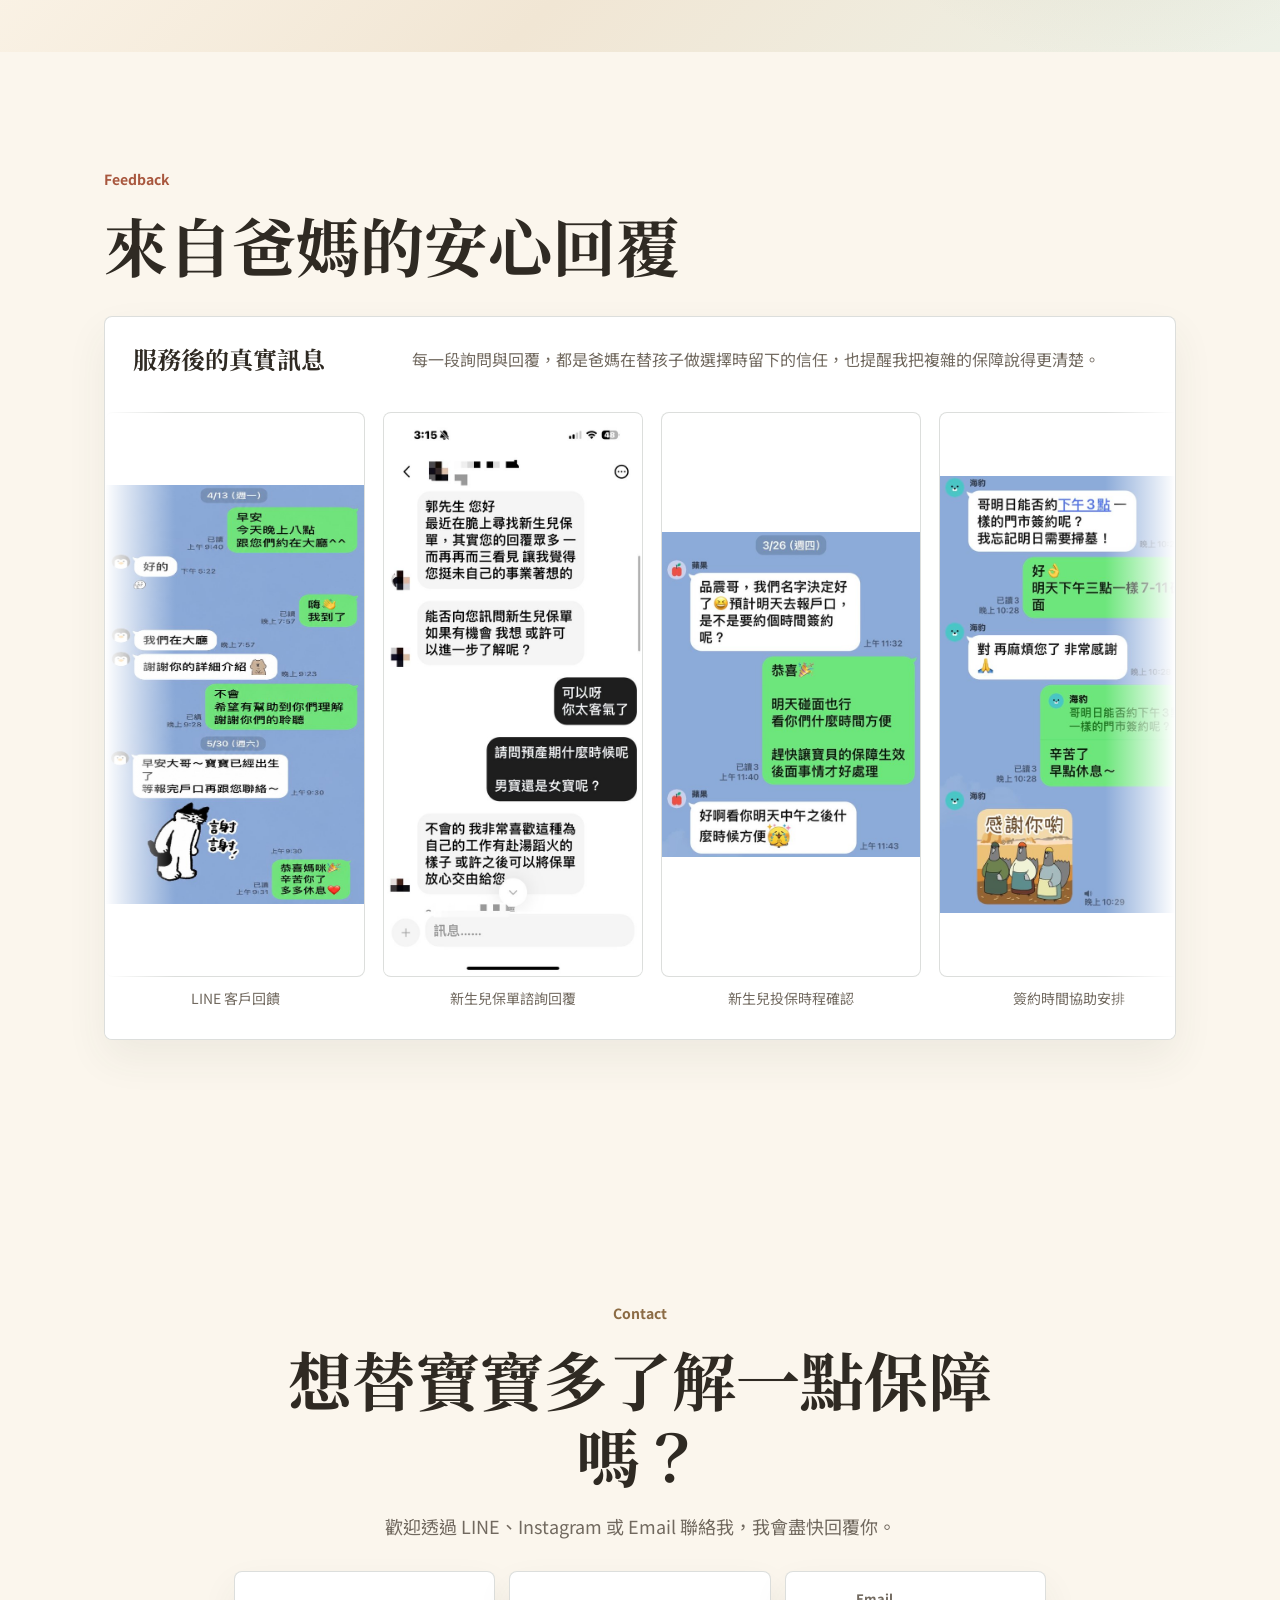
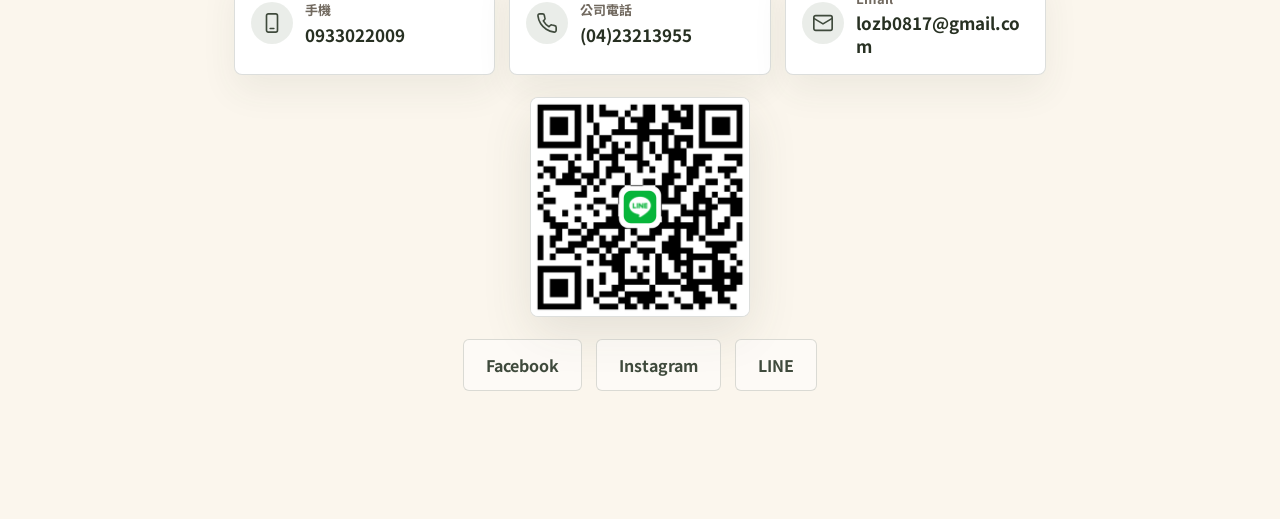
==== commit 0a730704: "Add files via upload" ====
--- a/personal-site/index.html
+++ b/personal-site/index.html
@@ -14,63 +14,73 @@
       href="https://fonts.googleapis.com/css2?family=Noto+Serif+TC:wght@500;700;900&family=Noto+Sans+TC:wght@400;500;700&display=swap"
       rel="stylesheet"
     >
-    <link rel="stylesheet" href="styles.css">
+    <link rel="stylesheet" href="styles.css?v=subtle-motion">
   </head>
   <body>
     <header class="site-header">
       <a class="brand" href="#top" aria-label="回到首頁">
         <img
           class="company-logo"
-          src="assets/principal-insurance-logo.png"
+          src="assets/principal-insurance-logo-readable.png"
           alt="信安保險經紀人有限公司 Principal Insurance Broker Co., Ltd"
         >
       </a>
       <nav class="nav-links" aria-label="主選單">
-        <a href="#about">關於我</a>
-        <a href="#services">服務</a>
-        <a href="#gift">免費資源</a>
-        <a href="#contact">聯絡</a>
+        <a href="#about">我的故事</a>
+        <a href="#services">可以怎麼幫</a>
+        <a href="#gift">小禮物</a>
+        <a href="#contact">聯絡我</a>
       </nav>
     </header>
 
     <main id="top">
       <section class="hero">
-        <div class="hero-photo" aria-label="郭品震個人形象照">
+        <div class="hero-photo reveal" aria-label="郭品震個人形象照">
           <div class="photo-stack">
             <img
               class="profile-photo"
               src="assets/profile-guo-pinzhen.jpg"
               alt="郭品震個人形象照"
             >
-            <h1 class="photo-title">您好，我是郭品震</h1>
-          </div>
-        </div>
-        <div class="hero-copy">
+          </div>
+        </div>
+        <div class="hero-copy reveal">
           <p class="eyebrow">新生兒保險規劃 / 家庭保障諮詢 / 值得信任的陪伴者</p>
+          <h1 class="hero-title">您好，我是郭品震</h1>
           <p class="lead">
-            我是一名保險業務員，專職新生兒保險規劃，協助爸媽在迎接新生命的同時，用清楚、安心、沒有壓力的方式，為寶寶準備真正合適的保障。
+            我是一名專職新生兒保險規劃的保險業務員，協助爸媽在迎接新生命的同時，用清楚、安心、沒有壓力的方式，為寶寶準備真正合適的保障。
           </p>
           <div class="hero-actions">
             <a class="button primary" href="#contact">預約諮詢</a>
-            <a class="button secondary" href="#gift">領取免費資源</a>
-          </div>
-        </div>
-      </section>
-
-      <section class="intro-band" aria-label="品牌理念">
-        <p class="company">信安保險經紀人有限公司</p>
-        <h2>真誠溝通，專業陪伴</h2>
+            <a class="button secondary" href="#gift">領取免費小禮物</a>
+          </div>
+        </div>
+      </section>
+
+      <section class="intro-band reveal" aria-label="品牌理念">
+        <div class="intro-logo-group">
+          <img
+            class="intro-logo"
+            src="assets/principal-insurance-logo-readable.png"
+            alt="信安保險經紀人有限公司"
+          >
+        </div>
+        <h2>秉持誠信專業的精神 | 提供社會安定的力量</h2>
         <p>把複雜保單說成爸媽聽得懂的話，讓每一次保障選擇都更安心。</p>
       </section>
 
       <section id="about" class="section two-column">
-        <div>
+        <div class="about-side reveal">
           <p class="eyebrow dark">About</p>
-          <h2>關於我</h2>
-        </div>
-        <div class="story">
-          <p>
-            我是郭品震，一名專職新生兒保險規劃的保險業務員。對我來說，保險不是把商品塞進家庭，而是先理解每個寶寶與爸媽的需求，再協助規劃出適合預算、風險與生活狀況的保障。
+          <h2>我的故事</h2>
+          <figure class="about-photo-card">
+            <img src="assets/about-family.jpg" alt="郭品震與家人的生活照">
+            <figcaption>從家庭出發，理解每一份保障背後的牽掛。</figcaption>
+          </figure>
+        </div>
+        <div class="story reveal">
+          <p>
+            我是郭品震，一名專職新生兒保險規劃的保險業務員。生活中，我也是一個重視家庭、陪伴女兒成長的人，所以我很明白，爸媽在替孩子做保障選擇時，背後其實都是一份想把家照顧好的心意。
           </p>
           <p>
             新生兒保險常常牽涉醫療、實支實付、重大傷病、意外與家庭預算等面向。我擅長把複雜條款整理成清楚的判斷架構，陪爸媽看懂每一份保障的用途，而不是只看保費高低。
@@ -82,22 +92,22 @@
       </section>
 
       <section id="services" class="section services">
-        <div class="section-heading">
+        <div class="section-heading reveal">
           <p class="eyebrow dark">Services</p>
-          <h2>我可以協助你</h2>
+          <h2>我陪爸媽一起做的事</h2>
         </div>
         <div class="service-grid">
-          <article class="service-card">
+          <article class="service-card reveal">
             <span>01</span>
             <h3>新生兒保險諮詢</h3>
             <p>釐清寶寶出生前後的投保時機、家庭預算與保障需求，讓爸媽先看懂再決定。</p>
           </article>
-          <article class="service-card">
+          <article class="service-card reveal">
             <span>02</span>
-            <h3>保障方案規劃</h3>
-            <p>依照醫療、重大傷病、意外與實支實付等需求，整理出合適且可負擔的保障配置。</p>
+            <h3>安心決策陪伴</h3>
+            <p>把每個保障選擇背後的用意、風險與家庭考量說清楚，讓爸媽不是被推著買，而是能安心理解、放心決定。</p>
           </article>
-          <article class="service-card">
+          <article class="service-card reveal">
             <span>03</span>
             <h3>保單健檢與調整</h3>
             <p>協助檢視既有家庭保單，確認保障是否重複、缺口是否存在，讓配置更清楚有效。</p>
@@ -105,79 +115,163 @@
         </div>
       </section>
 
-      <section id="gift" class="gift-section">
+      <section id="gift" class="gift-section reveal">
         <div>
           <p class="eyebrow">Free Gift</p>
-          <h2>免費小禮物送給你</h2>
-          <p>
-            我準備了一份新生兒保險規劃檢查表，幫爸媽快速整理投保前常見疑問、保障重點與待確認事項。
+          <h2>給新手爸媽的小禮物</h2>
+          <p>
+            我準備了一份新手爸媽育兒指南，整理寶寶出生前後常見的照顧重點、生活準備與實用提醒。從待產前的物品準備、寶寶返家後的日常觀察，到爸媽容易忽略的小細節，希望用簡單好懂的方式，陪你少一點慌張、多一點安心。
           </p>
         </div>
         <a class="button primary light" href="https://line.me/ti/p/yPwEZ2gcec" target="_blank" rel="noreferrer">我要領取</a>
       </section>
 
       <section class="section social-proof">
-        <div class="section-heading">
-          <p class="eyebrow dark">Highlights</p>
-          <h2>客戶回饋與專業亮點</h2>
-        </div>
-        <article class="testimonial-feature">
+        <div class="section-heading reveal">
+          <p class="eyebrow dark">Feedback</p>
+          <h2>來自爸媽的安心回覆</h2>
+        </div>
+        <article class="testimonial-feature reveal">
           <div class="testimonial-copy">
-            <h3>客戶回饋</h3>
-            <p>未來可以放客戶心得截圖、感謝訊息、合作成果照片，並用跑馬燈方式連續呈現。</p>
+            <h3>服務後的真實訊息</h3>
+            <p>每一段詢問與回覆，都是爸媽在替孩子做選擇時留下的信任，也提醒我把複雜的保障說得更清楚。</p>
           </div>
           <div class="testimonial-marquee" aria-label="客戶回饋圖片跑馬燈">
             <div class="marquee-track">
-              <figure class="feedback-card">
-                <img class="feedback-image" src="assets/feedback-01.jpg" alt="客戶回饋截圖：郭先生我們名字取好囉可以保險了">
+              <figure class="feedback-card feedback-card-tall">
+                <img class="feedback-image feedback-image-tall" src="assets/feedback-01-line.jpg" alt="客戶回饋截圖：客戶感謝詳細介紹並通知寶寶出生">
                 <figcaption>LINE 客戶回饋</figcaption>
               </figure>
-              <figure class="feedback-card">
-                <div class="feedback-placeholder">回饋圖片 02</div>
-                <figcaption>LINE 感謝訊息</figcaption>
-              </figure>
-              <figure class="feedback-card">
-                <div class="feedback-placeholder">回饋圖片 03</div>
-                <figcaption>服務成果照片</figcaption>
-              </figure>
-              <figure class="feedback-card">
-                <div class="feedback-placeholder">回饋圖片 04</div>
-                <figcaption>社群留言截圖</figcaption>
-              </figure>
-              <figure class="feedback-card">
-                <img class="feedback-image" src="assets/feedback-01.jpg" alt="客戶回饋截圖：郭先生我們名字取好囉可以保險了">
+              <figure class="feedback-card feedback-card-tall">
+                <img class="feedback-image feedback-image-tall" src="assets/feedback-02.jpg" alt="客戶回饋截圖：詢問新生兒保單並肯定回覆用心">
+                <figcaption>新生兒保單諮詢回覆</figcaption>
+              </figure>
+              <figure class="feedback-card feedback-card-tall">
+                <img class="feedback-image feedback-image-tall" src="assets/feedback-03.jpg" alt="客戶回饋截圖：寶寶名字決定後詢問報戶口與簽約時間">
+                <figcaption>新生兒投保時程確認</figcaption>
+              </figure>
+              <figure class="feedback-card feedback-card-tall">
+                <img class="feedback-image feedback-image-tall" src="assets/feedback-04.jpg" alt="客戶回饋截圖：門市簽約安排與感謝訊息">
+                <figcaption>簽約時間協助安排</figcaption>
+              </figure>
+              <figure class="feedback-card feedback-card-tall">
+                <img class="feedback-image feedback-image-tall" src="assets/feedback-05.jpg" alt="客戶回饋截圖：收到新生兒保險資訊後表達感謝">
+                <figcaption>新生兒保障資訊回覆</figcaption>
+              </figure>
+              <figure class="feedback-card feedback-card-tall">
+                <img class="feedback-image feedback-image-tall" src="assets/feedback-06.jpg" alt="客戶回饋截圖：投保決定與簽約協助">
+                <figcaption>投保流程陪伴</figcaption>
+              </figure>
+              <figure class="feedback-card feedback-card-tall">
+                <img class="feedback-image feedback-image-tall" src="assets/feedback-07.jpg" alt="客戶回饋截圖：詳細說明新生兒保障規劃與投保細節">
+                <figcaption>保障規劃詳細說明</figcaption>
+              </figure>
+              <figure class="feedback-card feedback-card-tall">
+                <img class="feedback-image feedback-image-tall" src="assets/feedback-01-line.jpg" alt="客戶回饋截圖：客戶感謝詳細介紹並通知寶寶出生">
                 <figcaption>LINE 客戶回饋</figcaption>
               </figure>
-              <figure class="feedback-card">
-                <div class="feedback-placeholder">回饋圖片 02</div>
-                <figcaption>LINE 感謝訊息</figcaption>
-              </figure>
-              <figure class="feedback-card">
-                <div class="feedback-placeholder">回饋圖片 03</div>
-                <figcaption>服務成果照片</figcaption>
-              </figure>
-              <figure class="feedback-card">
-                <div class="feedback-placeholder">回饋圖片 04</div>
-                <figcaption>社群留言截圖</figcaption>
+              <figure class="feedback-card feedback-card-tall">
+                <img class="feedback-image feedback-image-tall" src="assets/feedback-02.jpg" alt="客戶回饋截圖：詢問新生兒保單並肯定回覆用心">
+                <figcaption>新生兒保單諮詢回覆</figcaption>
+              </figure>
+              <figure class="feedback-card feedback-card-tall">
+                <img class="feedback-image feedback-image-tall" src="assets/feedback-03.jpg" alt="客戶回饋截圖：寶寶名字決定後詢問報戶口與簽約時間">
+                <figcaption>新生兒投保時程確認</figcaption>
+              </figure>
+              <figure class="feedback-card feedback-card-tall">
+                <img class="feedback-image feedback-image-tall" src="assets/feedback-04.jpg" alt="客戶回饋截圖：門市簽約安排與感謝訊息">
+                <figcaption>簽約時間協助安排</figcaption>
+              </figure>
+              <figure class="feedback-card feedback-card-tall">
+                <img class="feedback-image feedback-image-tall" src="assets/feedback-05.jpg" alt="客戶回饋截圖：收到新生兒保險資訊後表達感謝">
+                <figcaption>新生兒保障資訊回覆</figcaption>
+              </figure>
+              <figure class="feedback-card feedback-card-tall">
+                <img class="feedback-image feedback-image-tall" src="assets/feedback-06.jpg" alt="客戶回饋截圖：投保決定與簽約協助">
+                <figcaption>投保流程陪伴</figcaption>
+              </figure>
+              <figure class="feedback-card feedback-card-tall">
+                <img class="feedback-image feedback-image-tall" src="assets/feedback-07.jpg" alt="客戶回饋截圖：詳細說明新生兒保障規劃與投保細節">
+                <figcaption>保障規劃詳細說明</figcaption>
               </figure>
             </div>
           </div>
         </article>
       </section>
 
-      <section id="contact" class="contact-section">
+      <section id="contact" class="contact-section reveal">
         <p class="eyebrow">Contact</p>
-        <h2>想聊聊你的需求嗎？</h2>
+        <h2>想替寶寶多了解一點保障嗎？</h2>
         <p>歡迎透過 LINE、Instagram 或 Email 聯絡我，我會盡快回覆你。</p>
         <div class="contact-panel">
-          <img class="line-qr" src="assets/line-qr.jpg" alt="郭品震 LINE QR Code">
+          <div class="contact-list" aria-label="聯絡資訊">
+            <a class="contact-item" href="tel:+886933022009">
+              <span class="contact-icon" aria-hidden="true">
+                <svg viewBox="0 0 24 24" focusable="false">
+                  <path d="M8 2h8a2 2 0 0 1 2 2v16a2 2 0 0 1-2 2H8a2 2 0 0 1-2-2V4a2 2 0 0 1 2-2Z"></path>
+                  <path d="M10 18h4"></path>
+                </svg>
+              </span>
+              <span>
+                <span class="contact-label">手機</span>
+                <strong>0933022009</strong>
+              </span>
+            </a>
+            <a class="contact-item" href="tel:+886423213955">
+              <span class="contact-icon" aria-hidden="true">
+                <svg viewBox="0 0 24 24" focusable="false">
+                  <path d="M22 16.92v3a2 2 0 0 1-2.18 2 19.8 19.8 0 0 1-8.63-3.07 19.5 19.5 0 0 1-6-6A19.8 19.8 0 0 1 2.12 4.18 2 2 0 0 1 4.11 2h3a2 2 0 0 1 2 1.72c.12.91.33 1.8.62 2.65a2 2 0 0 1-.45 2.11L8 9.76a16 16 0 0 0 6.24 6.24l1.28-1.28a2 2 0 0 1 2.11-.45c.85.29 1.74.5 2.65.62A2 2 0 0 1 22 16.92Z"></path>
+                </svg>
+              </span>
+              <span>
+                <span class="contact-label">公司電話</span>
+                <strong>(04)23213955</strong>
+              </span>
+            </a>
+            <a class="contact-item" href="mailto:lozb0817@gmail.com">
+              <span class="contact-icon" aria-hidden="true">
+                <svg viewBox="0 0 24 24" focusable="false">
+                  <path d="M4 4h16a2 2 0 0 1 2 2v12a2 2 0 0 1-2 2H4a2 2 0 0 1-2-2V6a2 2 0 0 1 2-2Z"></path>
+                  <path d="m22 7-10 6L2 7"></path>
+                </svg>
+              </span>
+              <span>
+                <span class="contact-label">Email</span>
+                <strong>lozb0817@gmail.com</strong>
+              </span>
+            </a>
+          </div>
+          <a class="line-qr-link" href="https://line.me/ti/p/yPwEZ2gcec" target="_blank" rel="noreferrer" aria-label="點擊開啟郭品震 LINE">
+            <img class="line-qr" src="assets/line-qr.jpg" alt="郭品震 LINE QR Code">
+          </a>
           <div class="contact-actions">
-            <a class="button primary" href="mailto:lozb0817@gmail.com">Email 聯絡</a>
+            <a class="button secondary dark" href="https://www.facebook.com/share/1FSgHs7Kj1/?mibextid=wwXIfr" target="_blank" rel="noreferrer">Facebook</a>
             <a class="button secondary dark" href="https://www.instagram.com/lozb0817/" target="_blank" rel="noreferrer">Instagram</a>
             <a class="button secondary dark" href="https://line.me/ti/p/yPwEZ2gcec" target="_blank" rel="noreferrer">LINE</a>
           </div>
         </div>
       </section>
     </main>
+    <script>
+      const revealTargets = document.querySelectorAll(".reveal");
+
+      if ("IntersectionObserver" in window) {
+        const observer = new IntersectionObserver(
+          (entries) => {
+            entries.forEach((entry) => {
+              if (entry.isIntersecting) {
+                entry.target.classList.add("is-visible");
+                observer.unobserve(entry.target);
+              }
+            });
+          },
+          { threshold: 0.16 }
+        );
+
+        revealTargets.forEach((target) => observer.observe(target));
+      } else {
+        revealTargets.forEach((target) => target.classList.add("is-visible"));
+      }
+    </script>
   </body>
 </html>
--- a/personal-site/styles.css
+++ b/personal-site/styles.css
@@ -1,13 +1,16 @@
 :root {
-  --navy: #0f1645;
-  --navy-deep: #090d2b;
-  --cream: #f5efe5;
-  --paper: #fffaf2;
-  --ink: #1f2433;
-  --muted: #6b7280;
-  --accent: #a9534e;
-  --gold: #d7b77d;
-  --line: rgba(15, 22, 69, 0.16);
+  --navy: #3f4a3c;
+  --navy-deep: #273022;
+  --cream: #f4eadb;
+  --paper: #fbf6ed;
+  --surface: #ffffff;
+  --blush: #e7dcc9;
+  --sage: #7d9274;
+  --ink: #2f2a23;
+  --muted: #71695f;
+  --accent: #a8573e;
+  --gold: #8b6b44;
+  --line: rgba(63, 74, 60, 0.18);
   --max: 1120px;
 }
 
@@ -33,7 +36,7 @@
 }
 
 .site-header {
-  position: fixed;
+  position: absolute;
   z-index: 10;
   top: 0;
   left: 0;
@@ -43,20 +46,21 @@
   justify-content: space-between;
   gap: 24px;
   padding: 18px clamp(20px, 4vw, 56px);
-  color: #fff;
-  background: linear-gradient(180deg, rgba(9, 13, 43, 0.88), rgba(9, 13, 43, 0));
+  color: var(--navy-deep);
+  background: transparent;
 }
 
 .brand {
   display: inline-flex;
   align-items: center;
+  padding: 0;
 }
 
 .company-logo {
   display: block;
   width: clamp(250px, 34vw, 520px);
   max-height: 86px;
-  filter: drop-shadow(0 3px 10px rgba(0, 0, 0, 0.34));
+  filter: drop-shadow(0 3px 10px rgba(255, 249, 239, 0.42));
   object-fit: contain;
   object-position: left center;
 }
@@ -69,7 +73,8 @@
 }
 
 .nav-links a {
-  opacity: 0.88;
+  opacity: 0.92;
+  text-shadow: 0 1px 10px rgba(255, 249, 239, 0.72);
 }
 
 .nav-links a:hover {
@@ -82,33 +87,38 @@
   grid-template-columns: minmax(280px, 0.9fr) minmax(320px, 1fr);
   align-items: stretch;
   background:
-    radial-gradient(circle at 82% 20%, rgba(215, 183, 125, 0.18), transparent 32%),
-    linear-gradient(120deg, var(--navy-deep), var(--navy));
-  color: #fff;
+    radial-gradient(circle at 82% 18%, rgba(125, 146, 116, 0.2), transparent 34%),
+    linear-gradient(120deg, #fbf6ed 0%, #efe3d0 48%, #fffaf1 100%);
+  color: var(--ink);
 }
 
 .hero-photo {
   min-height: 640px;
   display: flex;
-  align-items: end;
+  align-items: center;
   justify-content: center;
-  padding: 120px 42px 0;
+  padding: 116px 42px 54px;
   background:
-    linear-gradient(180deg, rgba(15, 22, 69, 0.1), rgba(15, 22, 69, 0.58)),
-    linear-gradient(145deg, #d6c2a1, #705a50);
+    linear-gradient(180deg, rgba(63, 74, 60, 0.02), rgba(63, 74, 60, 0.22)),
+    linear-gradient(145deg, #eee1cf, #c9b79c);
+}
+
+.photo-stack {
+  display: grid;
+  width: min(82%, 420px);
+  justify-items: center;
+  gap: 18px;
 }
 
 .profile-photo {
-  width: min(82%, 420px);
+  width: 100%;
   aspect-ratio: 4 / 5;
   display: block;
-  margin-bottom: 0;
   border: 1px solid rgba(255, 255, 255, 0.5);
-  border-bottom: 0;
-  border-radius: 8px 8px 0 0;
+  border-radius: 8px;
   object-fit: cover;
   object-position: 50% 24%;
-  box-shadow: 0 34px 80px rgba(0, 0, 0, 0.22);
+  box-shadow: 0 34px 80px rgba(63, 74, 60, 0.2);
 }
 
 .hero-copy {
@@ -119,6 +129,13 @@
   padding: 132px clamp(28px, 6vw, 86px) 72px;
 }
 
+.hero-title {
+  max-width: 560px;
+  margin-bottom: 18px;
+  color: var(--navy-deep);
+  font-size: clamp(42px, 5.8vw, 78px);
+}
+
 .eyebrow {
   margin: 0 0 14px;
   color: var(--gold);
@@ -162,7 +179,7 @@
 .lead {
   max-width: 520px;
   margin-bottom: 34px;
-  color: rgba(255, 255, 255, 0.88);
+  color: #655b50;
   font-size: clamp(19px, 2vw, 25px);
 }
 
@@ -194,8 +211,9 @@
 }
 
 .button.secondary {
-  border: 1px solid rgba(255, 255, 255, 0.44);
-  color: #fff;
+  border: 1px solid rgba(63, 74, 60, 0.24);
+  color: var(--navy);
+  background: rgba(255, 255, 255, 0.48);
 }
 
 .button.secondary.dark {
@@ -203,24 +221,57 @@
   color: var(--navy);
 }
 
+.reveal {
+  opacity: 0;
+  transform: translateY(22px);
+  transition:
+    opacity 700ms ease,
+    transform 700ms ease;
+  will-change: opacity, transform;
+}
+
+.reveal.is-visible {
+  opacity: 1;
+  transform: translateY(0);
+}
+
+.hero-photo.reveal,
+.hero-copy.reveal {
+  transition-duration: 850ms;
+}
+
+.hero-copy.reveal {
+  transition-delay: 120ms;
+}
+
 .intro-band {
   padding: clamp(52px, 9vw, 96px) 24px;
-  background: var(--cream);
+  background:
+    linear-gradient(90deg, rgba(125, 146, 116, 0.13), rgba(139, 107, 68, 0.12)),
+    var(--cream);
   color: var(--navy);
   text-align: center;
 }
 
-.intro-band .company {
-  margin-bottom: 14px;
-  color: var(--accent);
-  font-family: "Noto Serif TC", serif;
-  font-size: clamp(28px, 6vw, 68px);
-  font-weight: 900;
-  line-height: 1.1;
+.intro-logo-group {
+  display: inline-grid;
+  max-width: min(88vw, 720px);
+  justify-items: center;
+  margin: 0 auto 28px;
+}
+
+.intro-logo {
+  width: min(72vw, 560px);
+  max-height: 108px;
+  object-fit: contain;
 }
 
 .intro-band h2 {
+  max-width: 900px;
+  margin-right: auto;
   margin-bottom: 8px;
+  margin-left: auto;
+  font-size: clamp(26px, 3.8vw, 44px);
 }
 
 .section {
@@ -235,8 +286,37 @@
   gap: clamp(34px, 6vw, 76px);
 }
 
+.about-side {
+  display: grid;
+  align-content: start;
+}
+
+.about-photo-card {
+  overflow: hidden;
+  border: 1px solid var(--line);
+  border-radius: 8px;
+  margin: 18px 0 0;
+  background: var(--surface);
+  box-shadow: 0 18px 42px rgba(63, 74, 60, 0.07);
+}
+
+.about-photo-card img {
+  display: block;
+  width: 100%;
+  aspect-ratio: 4 / 5;
+  object-fit: cover;
+  object-position: 58% 42%;
+}
+
+.about-photo-card figcaption {
+  padding: 14px 16px 16px;
+  color: var(--muted);
+  font-size: 14px;
+  line-height: 1.6;
+}
+
 .story {
-  color: #374151;
+  color: #574f45;
   font-size: 19px;
 }
 
@@ -249,23 +329,26 @@
   margin-bottom: 34px;
 }
 
-.service-grid,
-.highlight-grid {
+.service-grid {
   display: grid;
   grid-template-columns: repeat(3, 1fr);
   gap: 18px;
 }
 
-.highlight-grid {
-  grid-template-columns: repeat(2, 1fr);
-}
-
-.service-card,
-.highlight-grid article {
+.service-card {
   border: 1px solid var(--line);
   border-radius: 8px;
   padding: 28px;
-  background: #fff;
+  background: var(--surface);
+  box-shadow: 0 18px 42px rgba(63, 74, 60, 0.07);
+}
+
+.service-card.reveal:nth-child(2) {
+  transition-delay: 90ms;
+}
+
+.service-card.reveal:nth-child(3) {
+  transition-delay: 180ms;
 }
 
 .service-card span {
@@ -277,8 +360,7 @@
   font-weight: 900;
 }
 
-.service-card p,
-.highlight-grid p {
+.service-card p {
   margin-bottom: 0;
   color: var(--muted);
 }
@@ -288,7 +370,8 @@
   border: 1px solid var(--line);
   border-radius: 8px;
   margin-bottom: 18px;
-  background: #fff;
+  background: var(--surface);
+  box-shadow: 0 18px 42px rgba(63, 74, 60, 0.07);
 }
 
 .testimonial-copy {
@@ -322,19 +405,19 @@
 
 .testimonial-marquee::before {
   left: 0;
-  background: linear-gradient(90deg, #fff, rgba(255, 255, 255, 0));
+  background: linear-gradient(90deg, var(--surface), rgba(255, 255, 255, 0));
 }
 
 .testimonial-marquee::after {
   right: 0;
-  background: linear-gradient(270deg, #fff, rgba(255, 255, 255, 0));
+  background: linear-gradient(270deg, var(--surface), rgba(255, 255, 255, 0));
 }
 
 .marquee-track {
   display: flex;
   width: max-content;
   gap: 18px;
-  animation: marquee 30s linear infinite;
+  animation: marquee 64s linear infinite;
 }
 
 .testimonial-marquee:hover .marquee-track {
@@ -345,6 +428,10 @@
   width: clamp(260px, 36vw, 390px);
   margin: 0;
   flex: 0 0 auto;
+}
+
+.feedback-card-tall {
+  width: clamp(190px, 24vw, 260px);
 }
 
 .feedback-image {
@@ -352,20 +439,24 @@
   width: 100%;
   aspect-ratio: 804 / 320;
   object-fit: contain;
-  border: 1px solid rgba(15, 22, 69, 0.16);
-  border-radius: 8px;
-  background: #fff;
+  border: 1px solid var(--line);
+  border-radius: 8px;
+  background: var(--surface);
+}
+
+.feedback-image-tall {
+  aspect-ratio: 620 / 1348;
 }
 
 .feedback-placeholder {
   display: grid;
   aspect-ratio: 804 / 320;
   place-items: center;
-  border: 1px dashed rgba(15, 22, 69, 0.28);
+  border: 1px dashed rgba(63, 74, 60, 0.3);
   border-radius: 8px;
   background:
-    linear-gradient(135deg, rgba(15, 22, 69, 0.08), rgba(169, 83, 78, 0.08)),
-    #fffaf2;
+    linear-gradient(135deg, rgba(125, 146, 116, 0.16), rgba(139, 107, 68, 0.12)),
+    #fbf6ed;
   color: var(--navy);
   font-family: "Noto Serif TC", serif;
   font-size: 22px;
@@ -390,6 +481,12 @@
 }
 
 @media (prefers-reduced-motion: reduce) {
+  .reveal {
+    opacity: 1;
+    transform: none;
+    transition: none;
+  }
+
   .marquee-track {
     animation: none;
   }
@@ -402,9 +499,9 @@
   gap: 36px;
   padding: clamp(58px, 8vw, 92px) max(24px, calc((100vw - var(--max)) / 2));
   background:
-    linear-gradient(rgba(15, 22, 69, 0.92), rgba(15, 22, 69, 0.92)),
-    linear-gradient(135deg, #564f68, #9a6b5f);
-  color: #fff;
+    radial-gradient(circle at 88% 18%, rgba(125, 146, 116, 0.18), transparent 30%),
+    linear-gradient(135deg, #fff9ef 0%, #f1e6d4 54%, #edf1e7 100%);
+  color: var(--navy-deep);
 }
 
 .gift-section div {
@@ -413,8 +510,13 @@
 
 .gift-section p:last-child {
   margin-bottom: 0;
-  color: rgba(255, 255, 255, 0.84);
+  color: var(--muted);
   font-size: 18px;
+}
+
+.gift-section .button.primary.light {
+  background: var(--accent);
+  color: #fff;
 }
 
 .contact-section {
@@ -441,12 +543,79 @@
   gap: 22px;
 }
 
+.contact-list {
+  display: grid;
+  width: min(100%, 820px);
+  grid-template-columns: repeat(3, minmax(0, 1fr));
+  gap: 14px;
+}
+
+.contact-item {
+  display: grid;
+  grid-template-columns: auto minmax(0, 1fr);
+  align-items: center;
+  gap: 12px;
+  border: 1px solid var(--line);
+  border-radius: 8px;
+  padding: 16px;
+  background: var(--surface);
+  text-align: left;
+  box-shadow: 0 16px 36px rgba(63, 74, 60, 0.07);
+}
+
+.contact-item strong {
+  display: block;
+  overflow-wrap: anywhere;
+  color: var(--navy-deep);
+  font-size: 17px;
+  line-height: 1.35;
+}
+
+.contact-label {
+  display: block;
+  margin-bottom: 2px;
+  color: var(--muted);
+  font-size: 13px;
+  font-weight: 700;
+}
+
+.contact-icon {
+  display: inline-grid;
+  width: 42px;
+  height: 42px;
+  place-items: center;
+  border-radius: 50%;
+  background: rgba(125, 146, 116, 0.16);
+  color: var(--navy);
+}
+
+.contact-icon svg {
+  width: 22px;
+  height: 22px;
+  fill: none;
+  stroke: currentColor;
+  stroke-linecap: round;
+  stroke-linejoin: round;
+  stroke-width: 1.8;
+}
+
 .line-qr {
   width: min(220px, 64vw);
   border: 1px solid var(--line);
   border-radius: 8px;
-  background: #fff;
-  box-shadow: 0 18px 50px rgba(15, 22, 69, 0.12);
+  background: var(--surface);
+  box-shadow: 0 18px 50px rgba(63, 74, 60, 0.12);
+}
+
+.line-qr-link {
+  display: inline-flex;
+  border-radius: 8px;
+}
+
+.line-qr-link:hover .line-qr,
+.line-qr-link:focus-visible .line-qr {
+  box-shadow: 0 20px 56px rgba(63, 74, 60, 0.2);
+  transform: translateY(-2px);
 }
 
 @media (max-width: 840px) {
@@ -470,11 +639,19 @@
 
   .hero-photo {
     min-height: 54vh;
-    padding: 108px 24px 0;
+    padding: 108px 24px 42px;
+  }
+
+  .photo-stack {
+    width: min(82vw, 420px);
   }
 
   .hero-copy {
     padding: 42px 24px 58px;
+  }
+
+  .hero-title {
+    font-size: clamp(36px, 11vw, 52px);
   }
 
   .two-column,
@@ -483,12 +660,19 @@
   }
 
   .service-grid,
-  .highlight-grid,
   .testimonial-copy {
     grid-template-columns: 1fr;
   }
 
+  .contact-list {
+    grid-template-columns: 1fr;
+  }
+
   .feedback-card {
     width: 285px;
   }
-}
+
+  .feedback-card-tall {
+    width: 220px;
+  }
+}
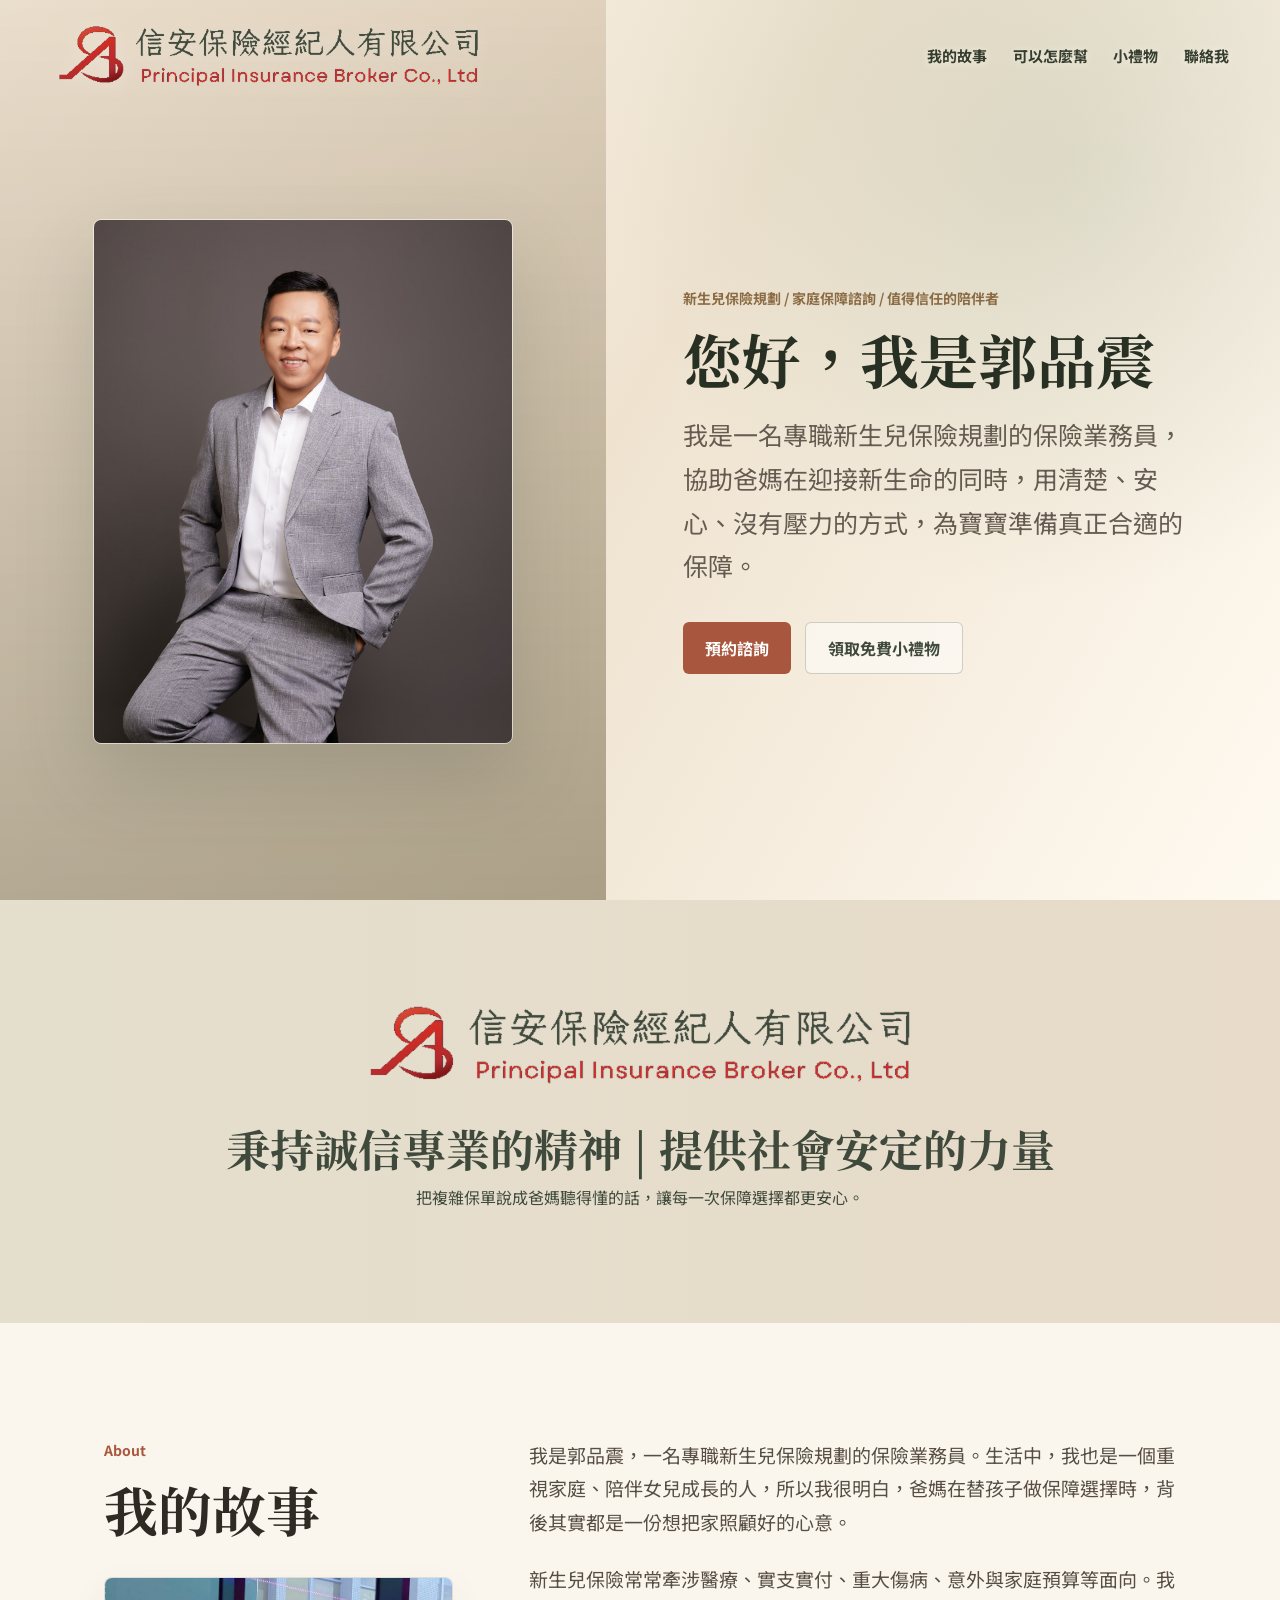
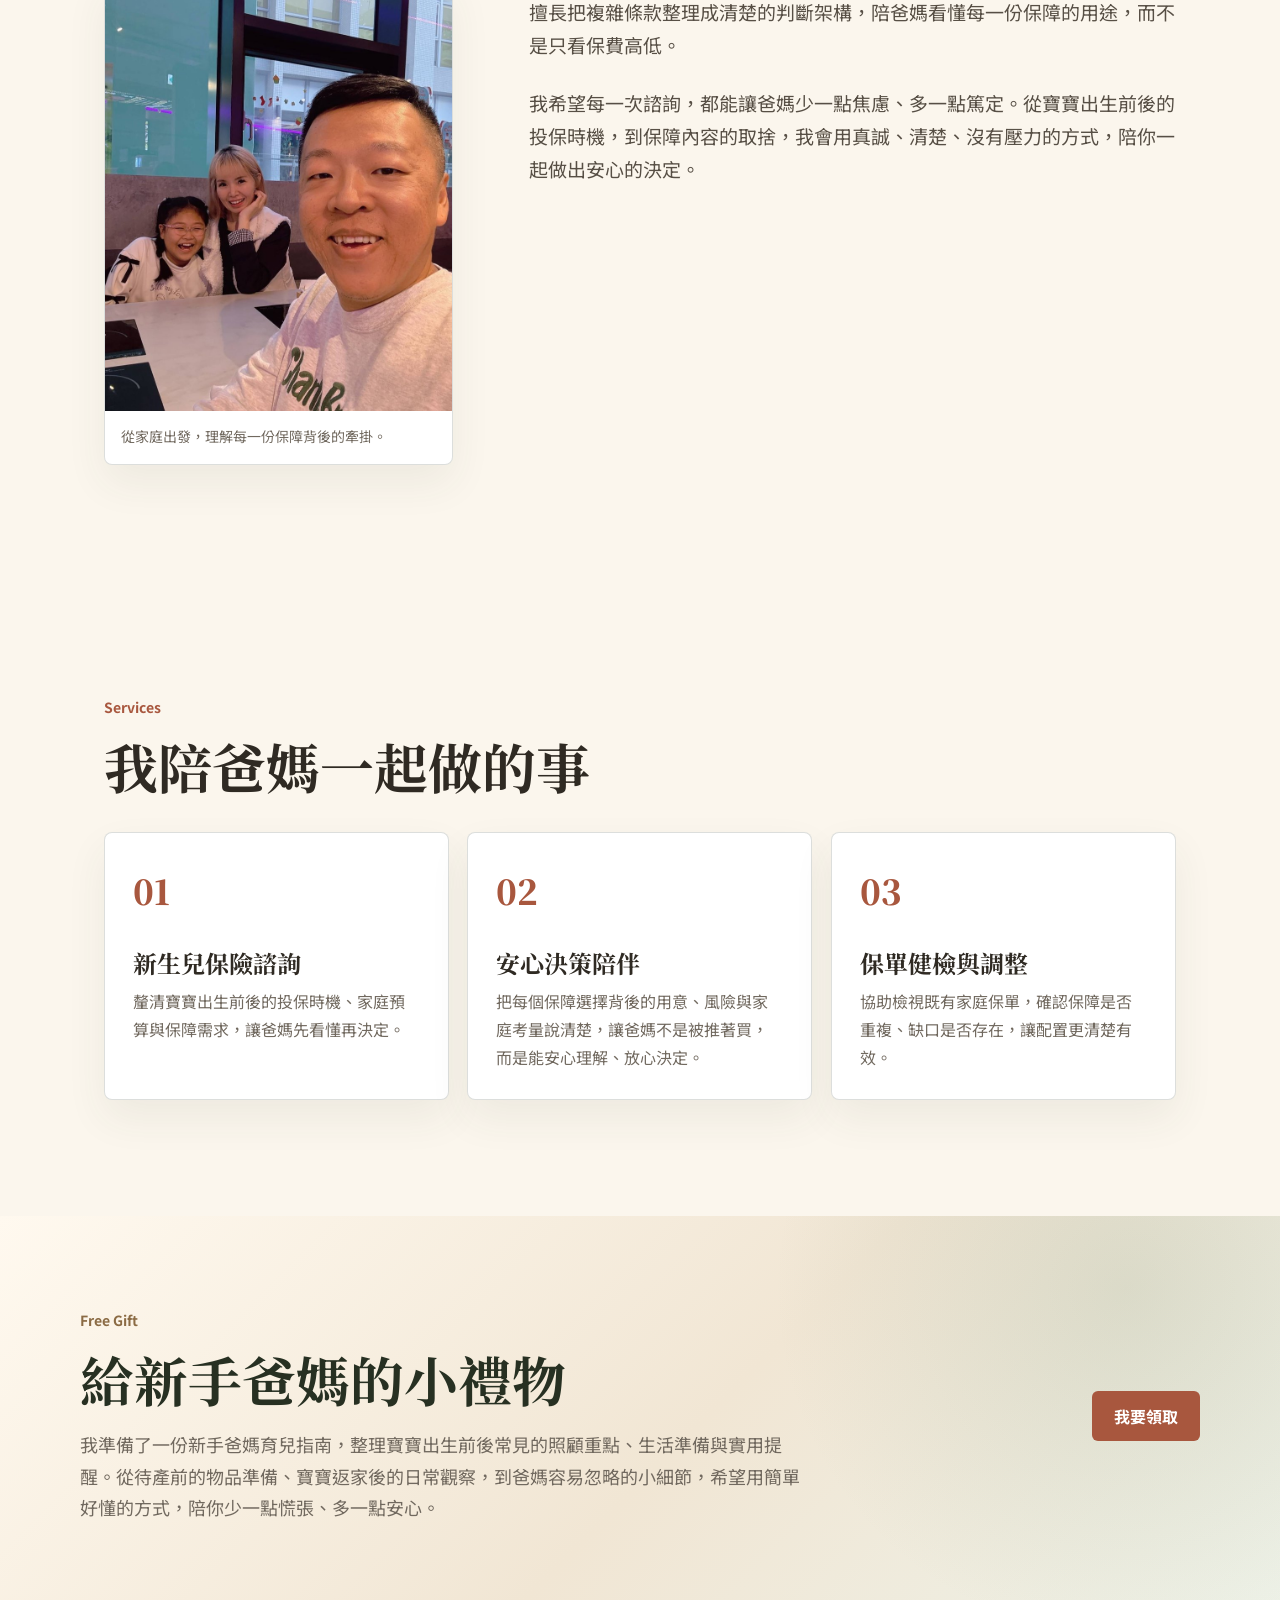
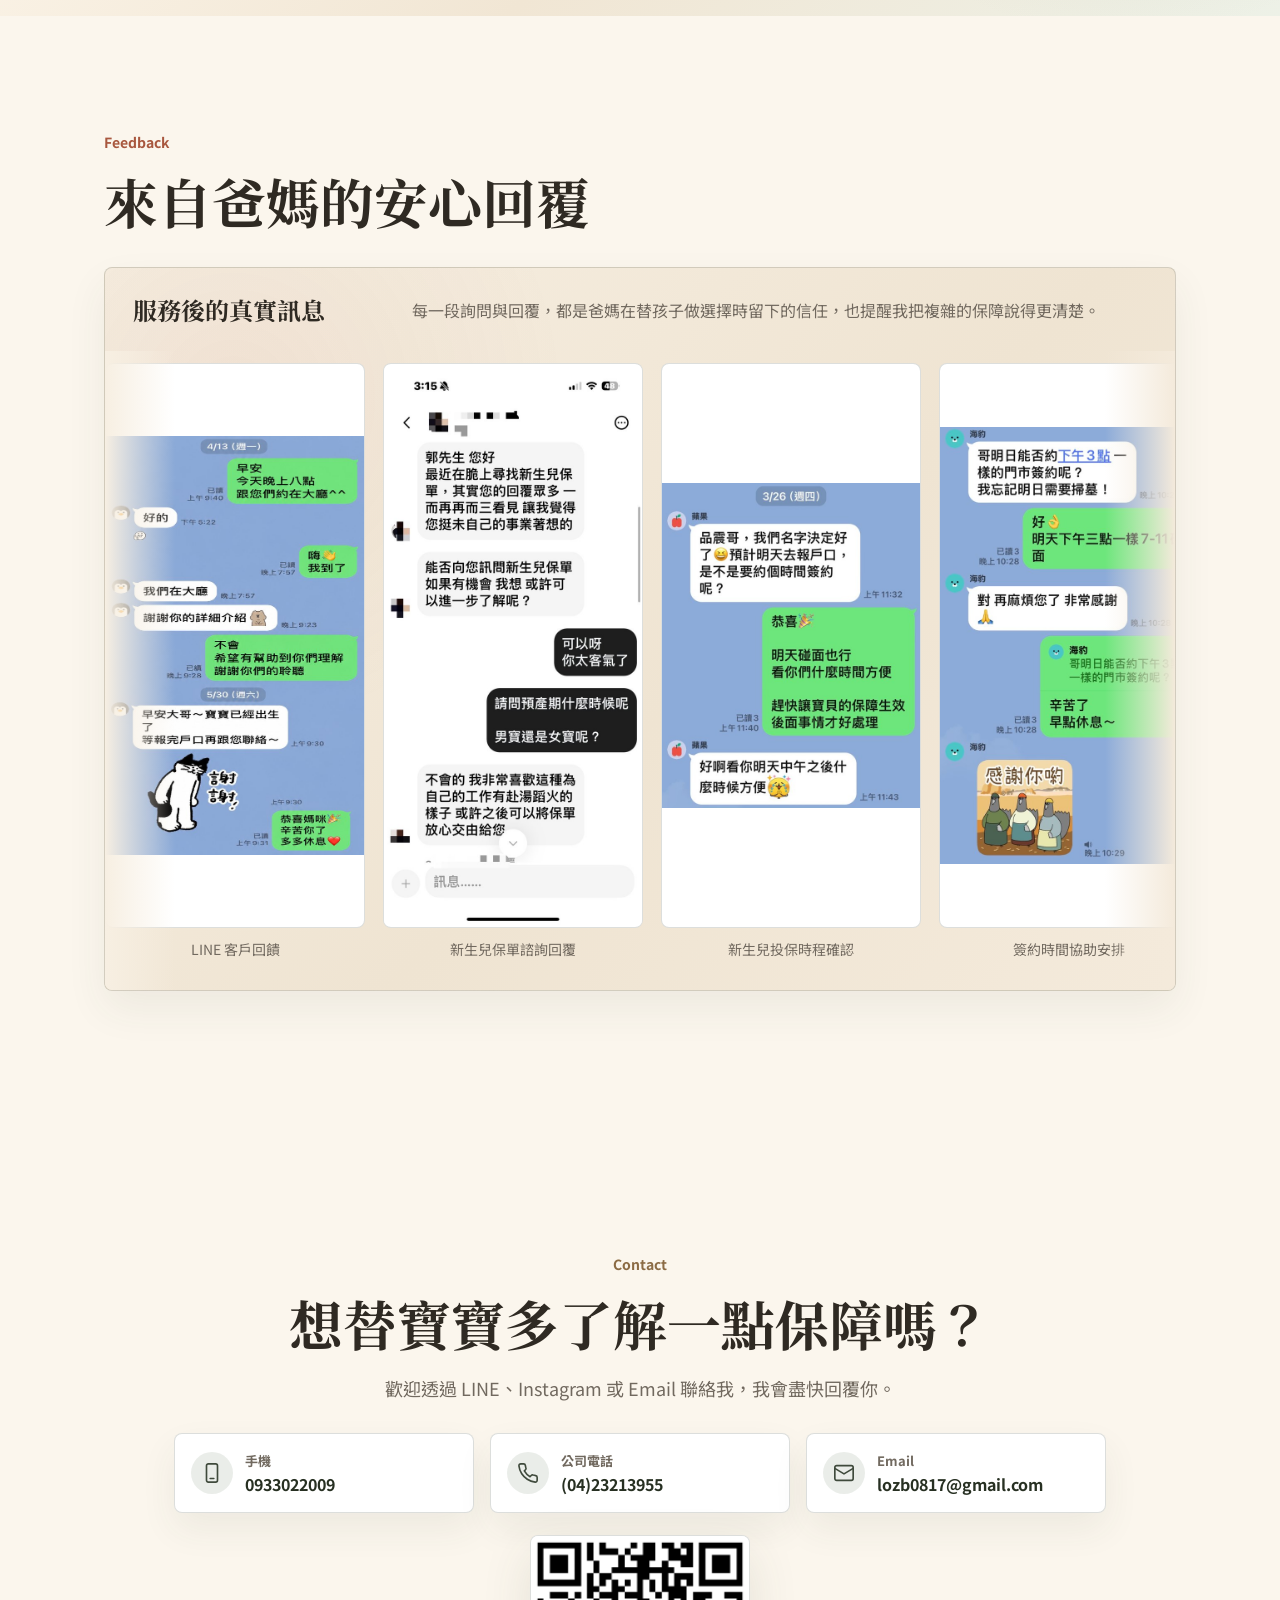
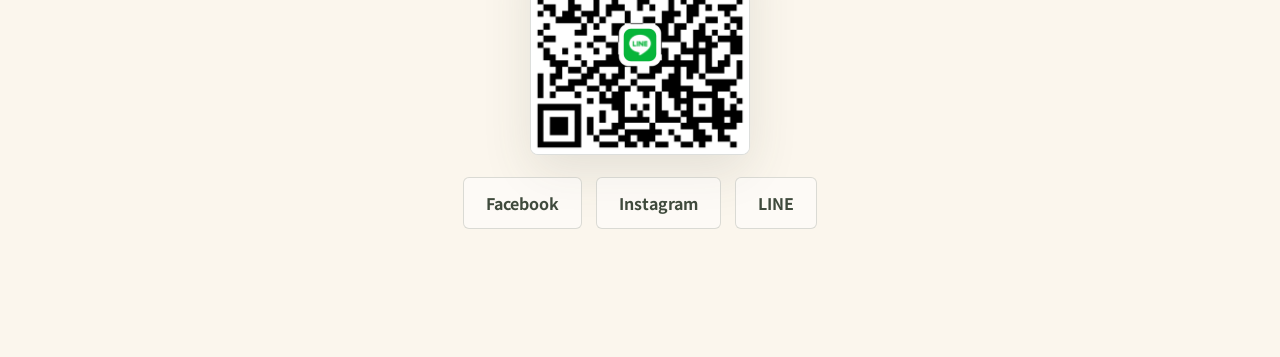
==== commit 3db656c3: "Add files via upload Update gift link" ====
--- a/personal-site/index.html
+++ b/personal-site/index.html
@@ -46,7 +46,7 @@
         </div>
         <div class="hero-copy reveal">
           <p class="eyebrow">新生兒保險規劃 / 家庭保障諮詢 / 值得信任的陪伴者</p>
-          <h1 class="hero-title">您好，我是郭品震</h1>
+          <h1 class="hero-title"><span>您好，我是</span><span class="hero-name">郭品震</span></h1>
           <p class="lead">
             我是一名專職新生兒保險規劃的保險業務員，協助爸媽在迎接新生命的同時，用清楚、安心、沒有壓力的方式，為寶寶準備真正合適的保障。
           </p>
@@ -123,7 +123,7 @@
             我準備了一份新手爸媽育兒指南，整理寶寶出生前後常見的照顧重點、生活準備與實用提醒。從待產前的物品準備、寶寶返家後的日常觀察，到爸媽容易忽略的小細節，希望用簡單好懂的方式，陪你少一點慌張、多一點安心。
           </p>
         </div>
-        <a class="button primary light" href="https://line.me/ti/p/yPwEZ2gcec" target="_blank" rel="noreferrer">我要領取</a>
+        <a class="button primary light" href="https://baby-care-guide.vercel.app" target="_blank" rel="noreferrer">我要領取</a>
       </section>
 
       <section class="section social-proof">
--- a/personal-site/styles.css
+++ b/personal-site/styles.css
@@ -130,10 +130,18 @@
 }
 
 .hero-title {
-  max-width: 560px;
+  max-width: 620px;
   margin-bottom: 18px;
   color: var(--navy-deep);
-  font-size: clamp(42px, 5.8vw, 78px);
+  font-size: clamp(36px, 4.6vw, 62px);
+}
+
+.hero-title span {
+  display: inline-block;
+}
+
+.hero-name {
+  white-space: nowrap;
 }
 
 .eyebrow {
@@ -163,12 +171,12 @@
 
 h1 {
   margin-bottom: 22px;
-  font-size: clamp(48px, 8vw, 96px);
+  font-size: clamp(44px, 7vw, 82px);
 }
 
 h2 {
   margin-bottom: 18px;
-  font-size: clamp(34px, 5vw, 64px);
+  font-size: clamp(32px, 4.2vw, 54px);
 }
 
 h3 {
@@ -370,7 +378,9 @@
   border: 1px solid var(--line);
   border-radius: 8px;
   margin-bottom: 18px;
-  background: var(--surface);
+  background:
+    radial-gradient(circle at 12% 18%, rgba(168, 87, 62, 0.08), transparent 30%),
+    linear-gradient(135deg, #f7efe2 0%, #efe4d2 56%, #f4eadb 100%);
   box-shadow: 0 18px 42px rgba(63, 74, 60, 0.07);
 }
 
@@ -405,12 +415,12 @@
 
 .testimonial-marquee::before {
   left: 0;
-  background: linear-gradient(90deg, var(--surface), rgba(255, 255, 255, 0));
+  background: linear-gradient(90deg, #f7efe2, rgba(247, 239, 226, 0));
 }
 
 .testimonial-marquee::after {
   right: 0;
-  background: linear-gradient(270deg, var(--surface), rgba(255, 255, 255, 0));
+  background: linear-gradient(270deg, #f4eadb, rgba(244, 234, 219, 0));
 }
 
 .marquee-track {
@@ -520,7 +530,7 @@
 }
 
 .contact-section {
-  max-width: 860px;
+  max-width: 980px;
   margin: 0 auto;
   padding: clamp(70px, 10vw, 128px) 24px;
   text-align: center;
@@ -545,9 +555,9 @@
 
 .contact-list {
   display: grid;
-  width: min(100%, 820px);
+  width: min(100%, 940px);
   grid-template-columns: repeat(3, minmax(0, 1fr));
-  gap: 14px;
+  gap: 16px;
 }
 
 .contact-item {
@@ -567,7 +577,7 @@
   display: block;
   overflow-wrap: anywhere;
   color: var(--navy-deep);
-  font-size: 17px;
+  font-size: 16px;
   line-height: 1.35;
 }
 
@@ -651,7 +661,7 @@
   }
 
   .hero-title {
-    font-size: clamp(36px, 11vw, 52px);
+    font-size: clamp(34px, 10vw, 46px);
   }
 
   .two-column,
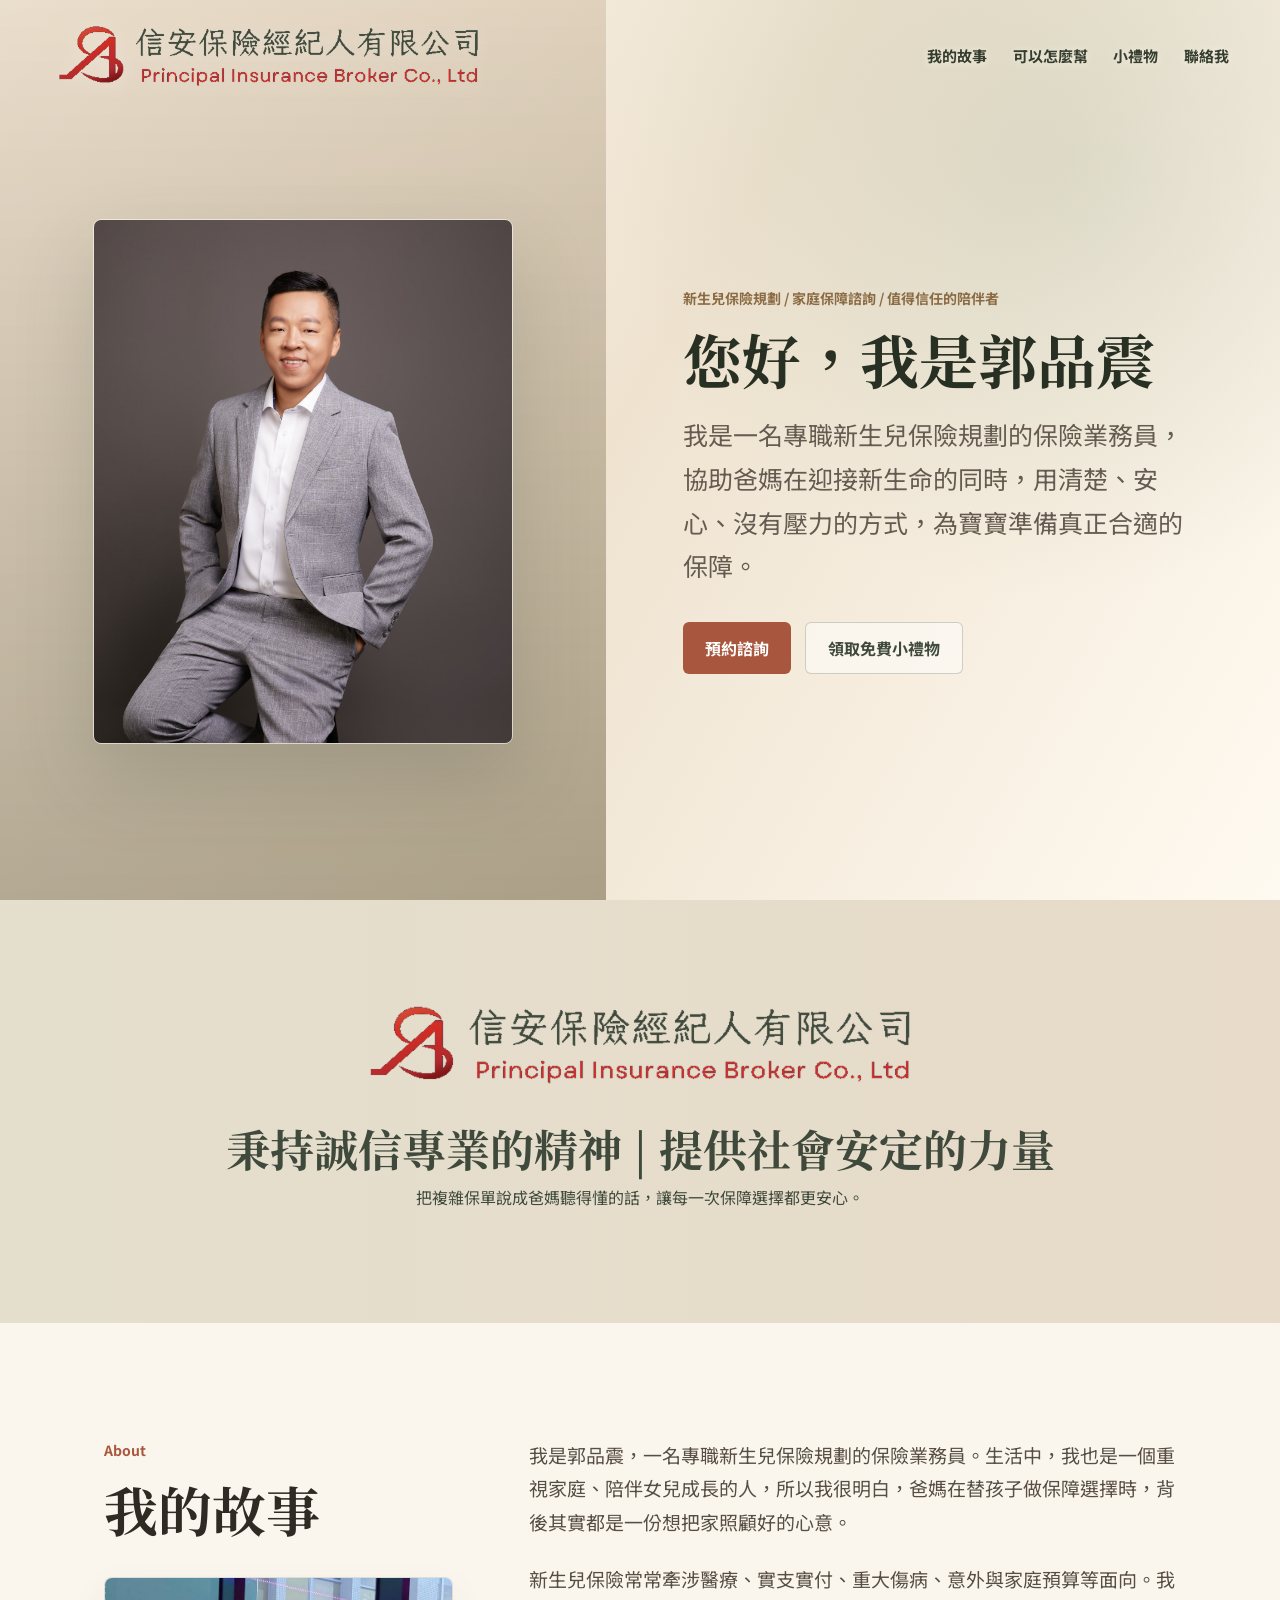
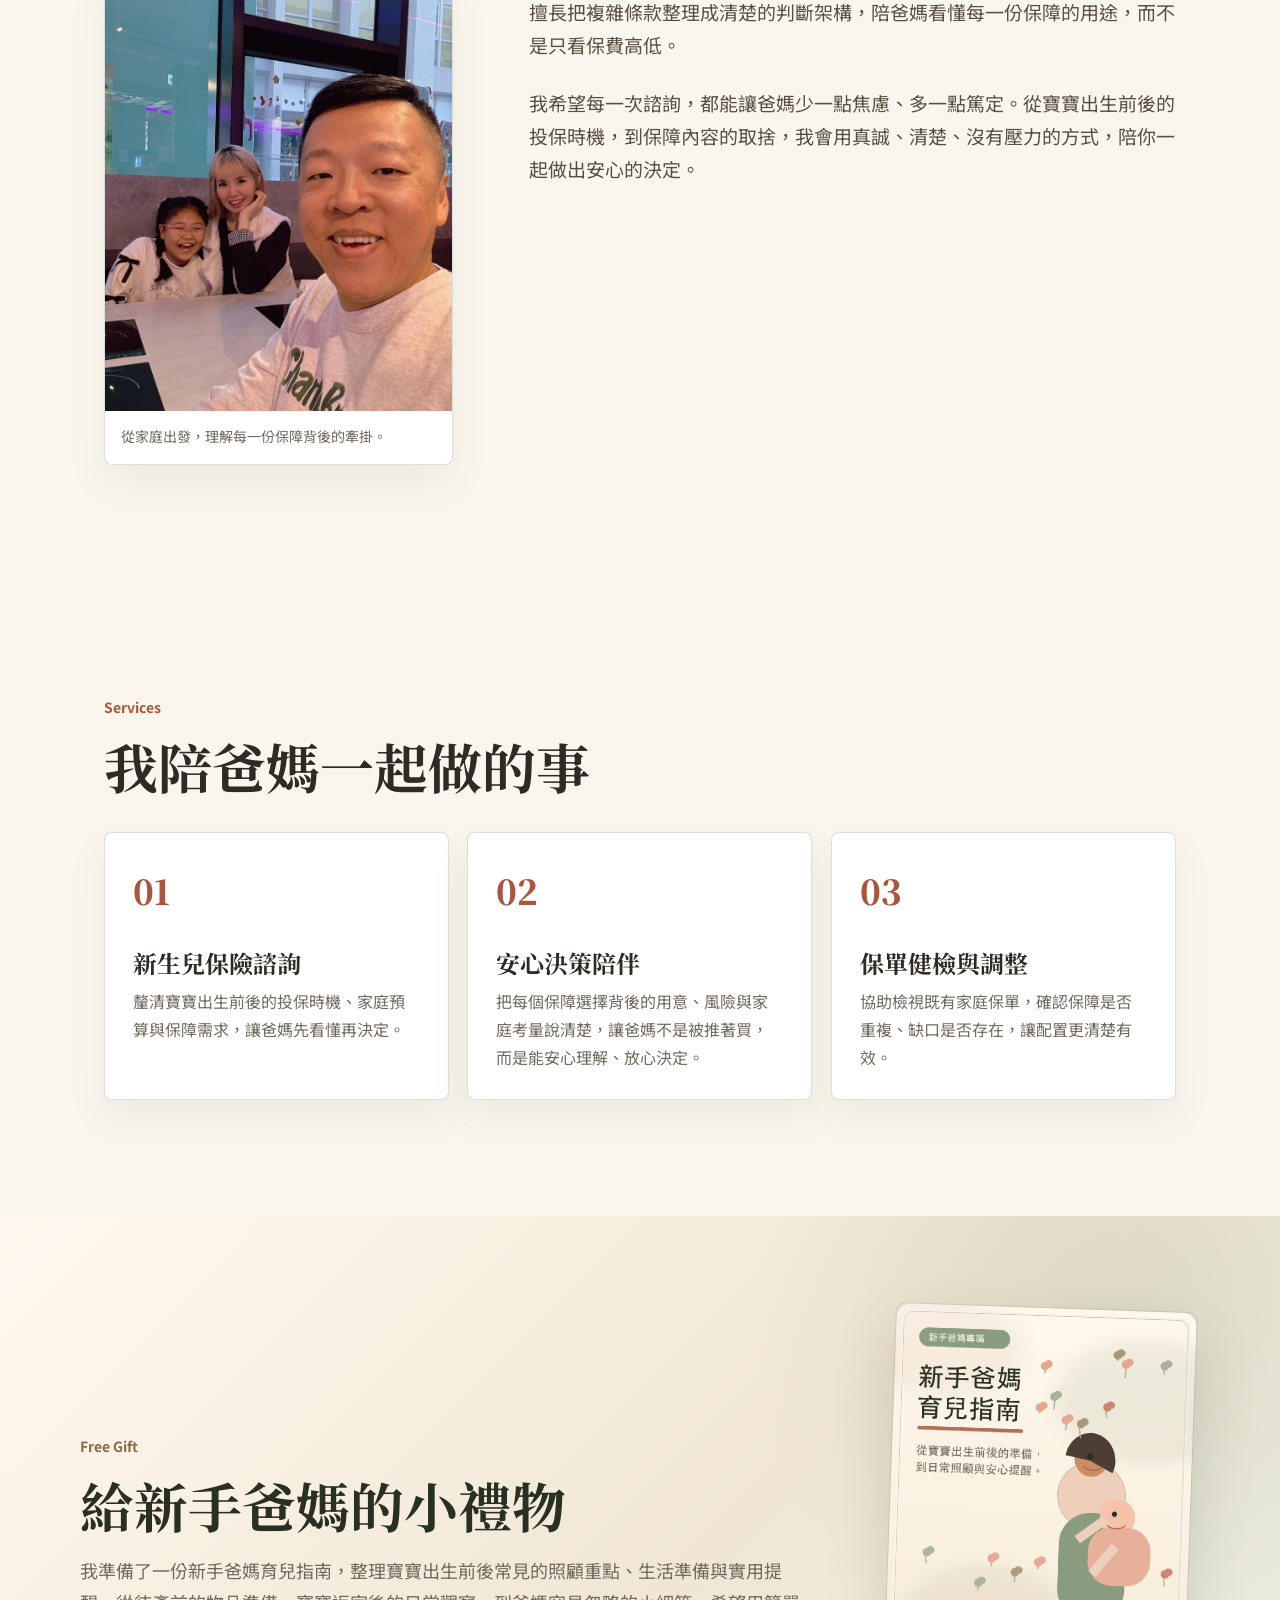
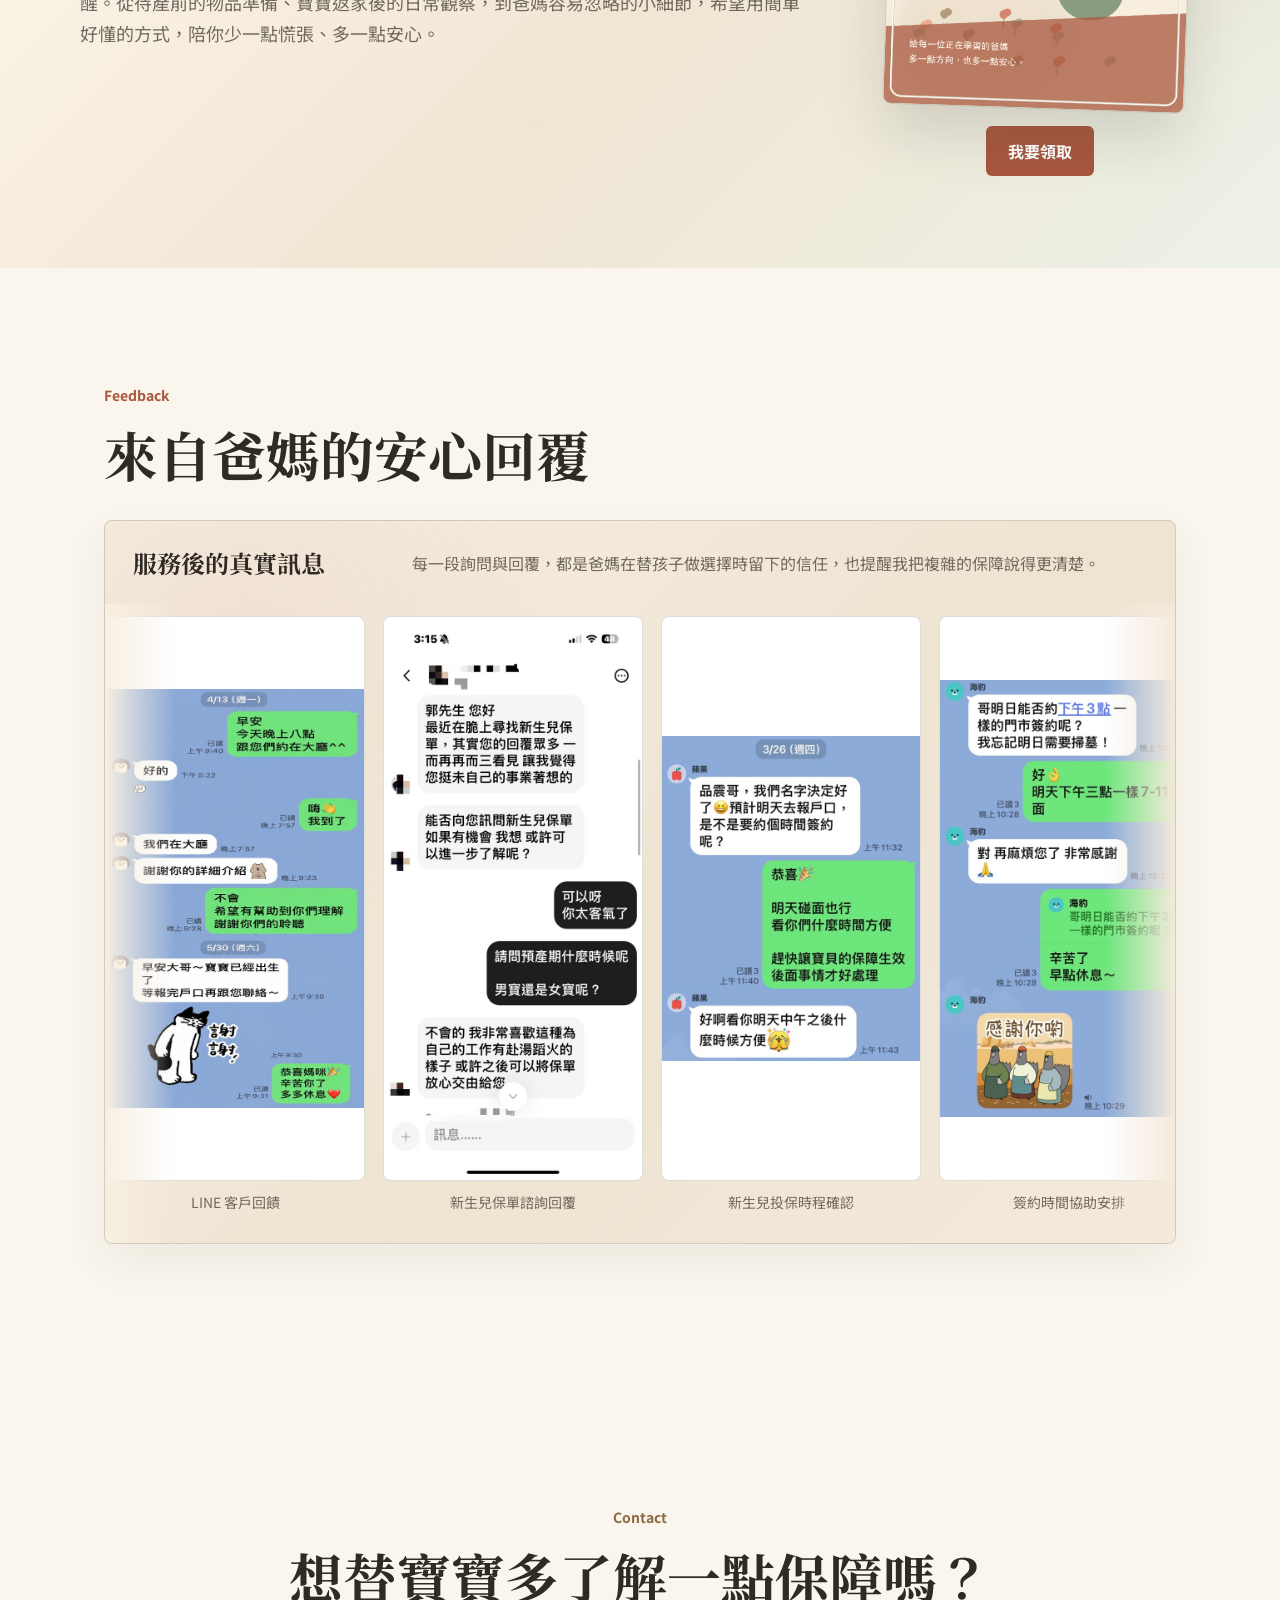
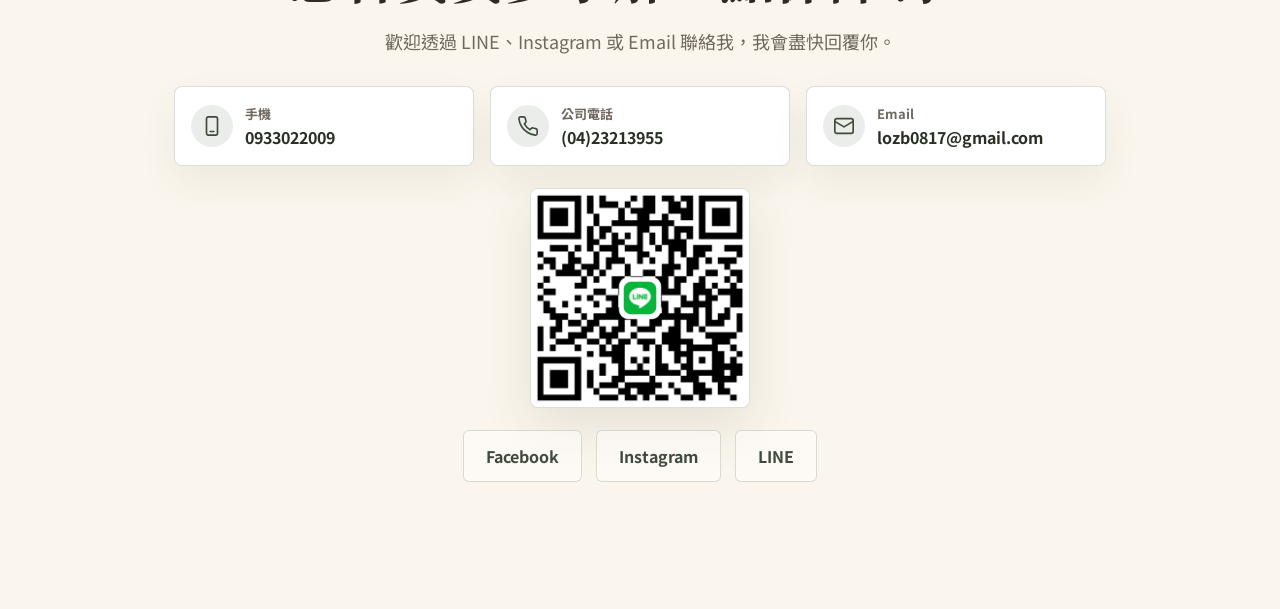
==== commit 67ca964f: "Add files via upload Add baby care guide cover" ====
--- a/personal-site/index.html
+++ b/personal-site/index.html
@@ -116,14 +116,17 @@
       </section>
 
       <section id="gift" class="gift-section reveal">
-        <div>
+        <div class="gift-copy">
           <p class="eyebrow">Free Gift</p>
           <h2>給新手爸媽的小禮物</h2>
           <p>
             我準備了一份新手爸媽育兒指南，整理寶寶出生前後常見的照顧重點、生活準備與實用提醒。從待產前的物品準備、寶寶返家後的日常觀察，到爸媽容易忽略的小細節，希望用簡單好懂的方式，陪你少一點慌張、多一點安心。
           </p>
         </div>
-        <a class="button primary light" href="https://baby-care-guide.vercel.app" target="_blank" rel="noreferrer">我要領取</a>
+        <div class="gift-visual">
+          <img class="gift-cover" src="assets/baby-care-guide-cover.png" alt="新手爸媽育兒指南封面">
+          <a class="button primary light" href="https://baby-care-guide.vercel.app" target="_blank" rel="noreferrer">我要領取</a>
+        </div>
       </section>
 
       <section class="section social-proof">
--- a/personal-site/styles.css
+++ b/personal-site/styles.css
@@ -504,9 +504,9 @@
 
 .gift-section {
   display: grid;
-  grid-template-columns: 1fr auto;
+  grid-template-columns: minmax(0, 1fr) minmax(230px, 320px);
   align-items: center;
-  gap: 36px;
+  gap: clamp(28px, 6vw, 64px);
   padding: clamp(58px, 8vw, 92px) max(24px, calc((100vw - var(--max)) / 2));
   background:
     radial-gradient(circle at 88% 18%, rgba(125, 146, 116, 0.18), transparent 30%),
@@ -514,7 +514,7 @@
   color: var(--navy-deep);
 }
 
-.gift-section div {
+.gift-copy {
   max-width: 720px;
 }
 
@@ -527,6 +527,23 @@
 .gift-section .button.primary.light {
   background: var(--accent);
   color: #fff;
+}
+
+.gift-visual {
+  display: grid;
+  justify-items: center;
+  gap: 18px;
+}
+
+.gift-cover {
+  width: min(100%, 300px);
+  aspect-ratio: 3 / 4;
+  border-radius: 8px;
+  object-fit: cover;
+  box-shadow:
+    0 28px 60px rgba(63, 74, 60, 0.18),
+    0 0 0 1px rgba(63, 74, 60, 0.12);
+  transform: rotate(2deg);
 }
 
 .contact-section {
